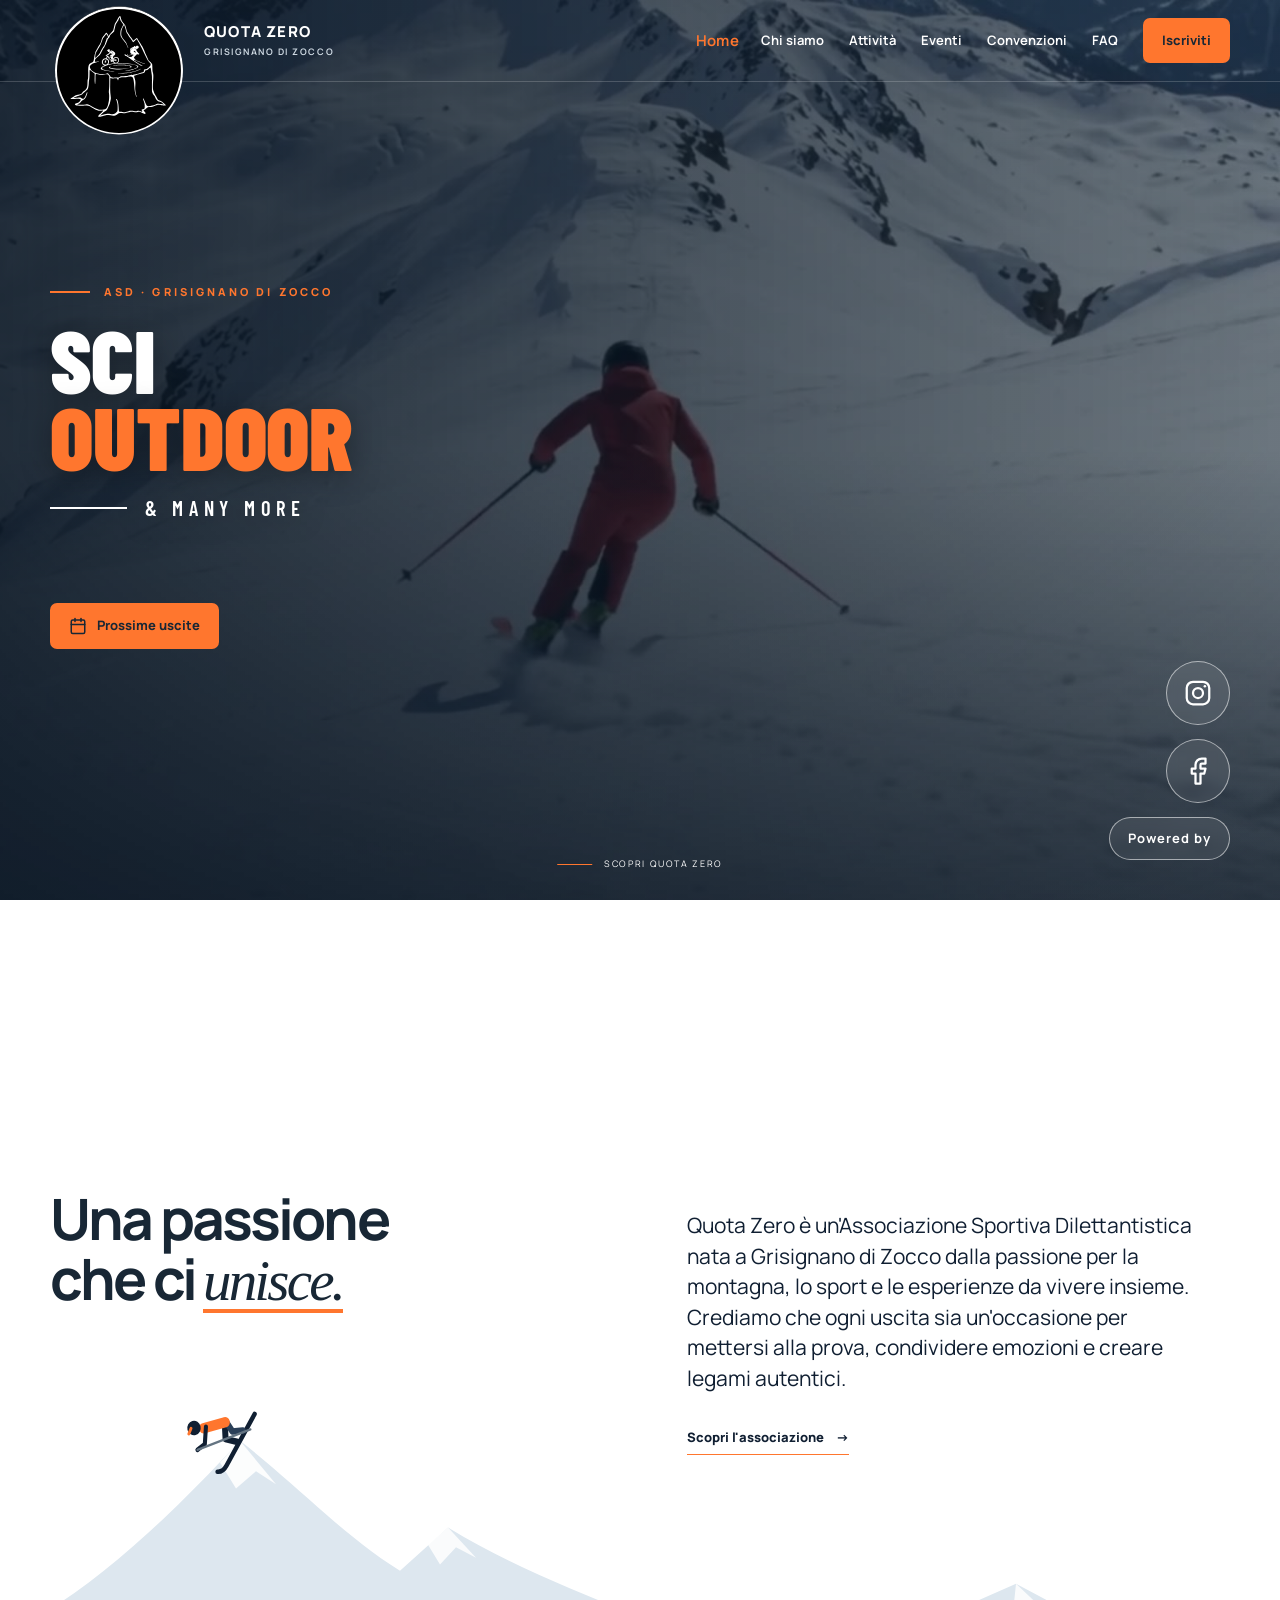
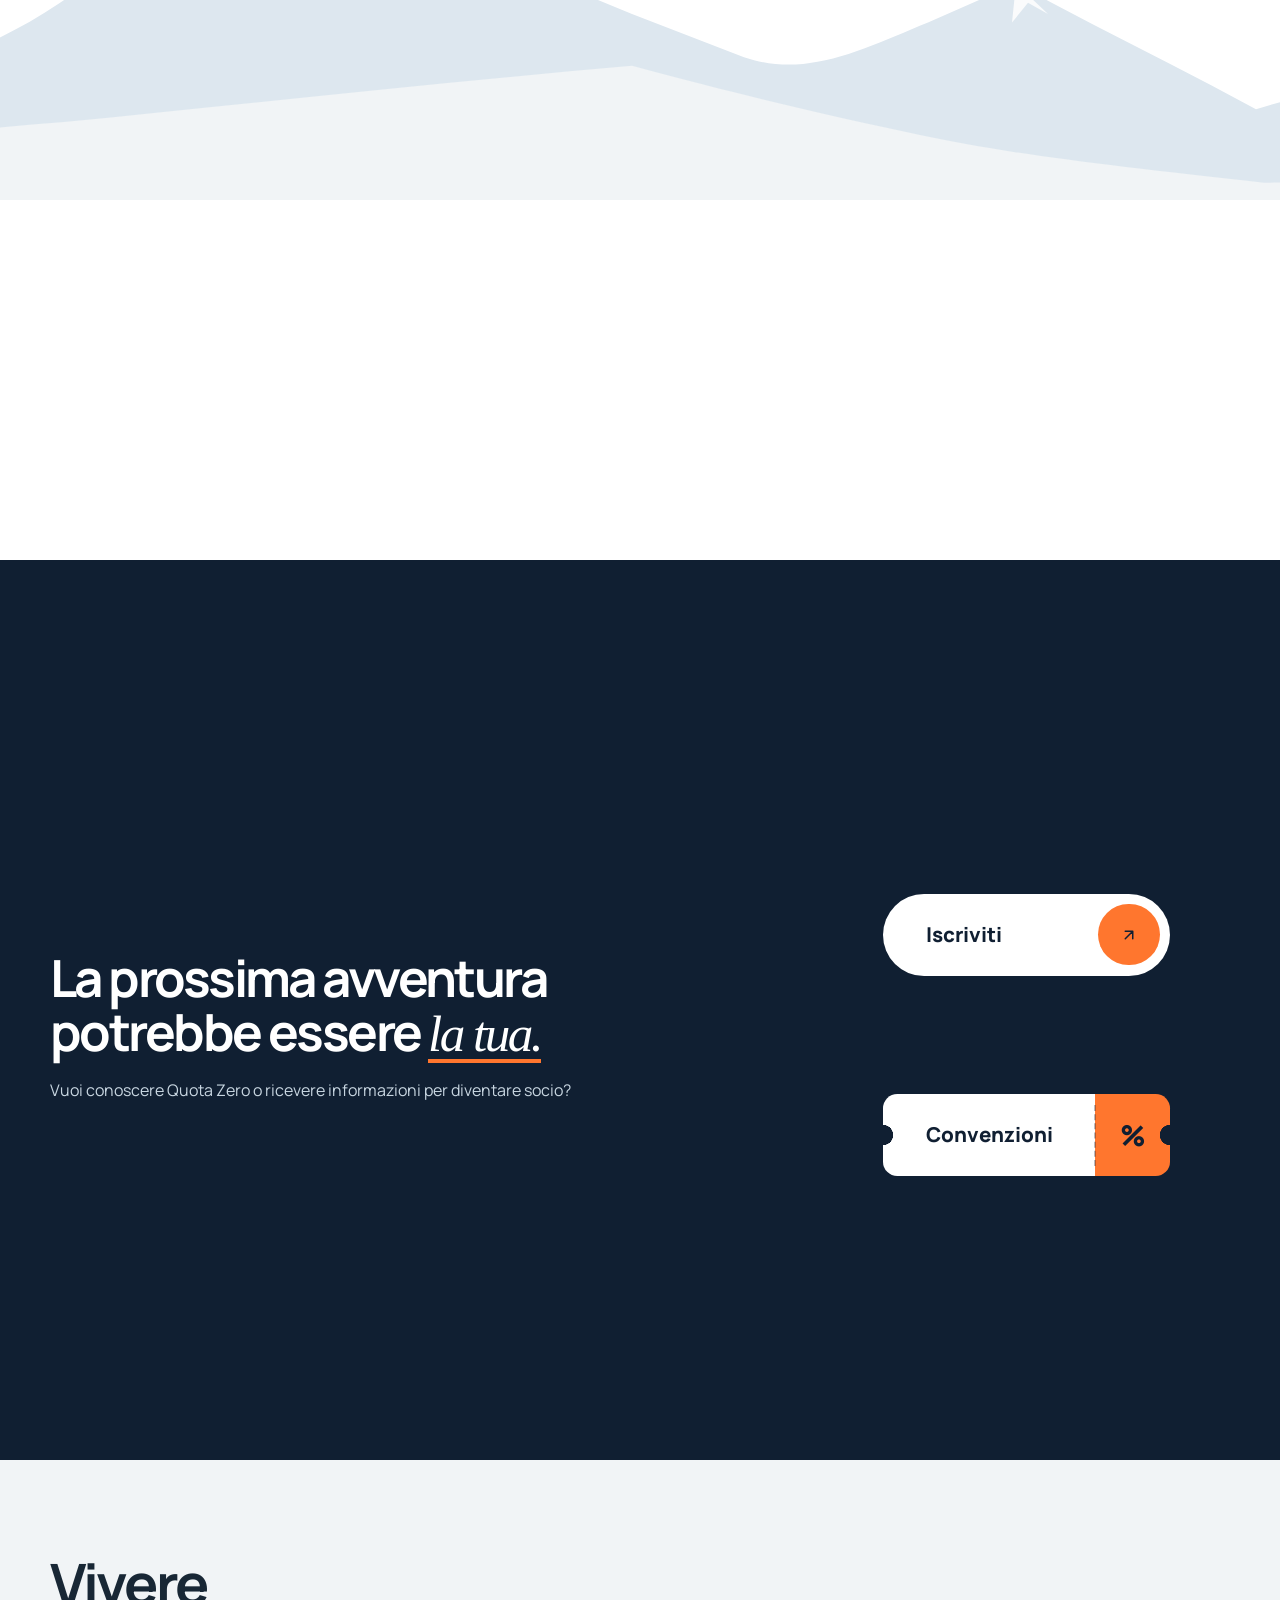
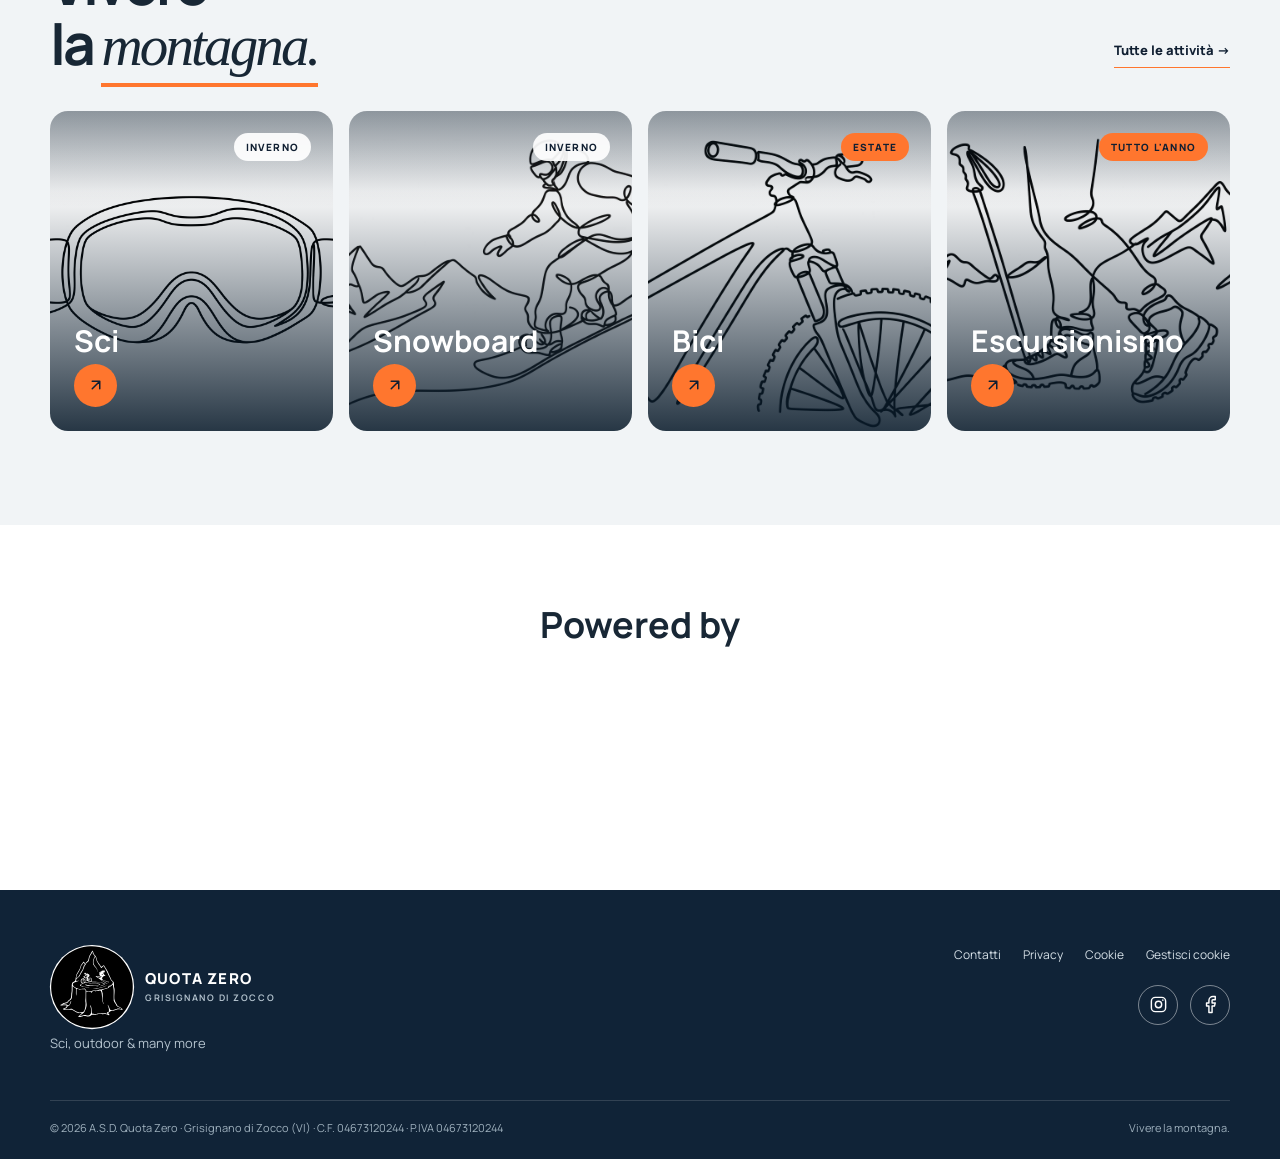
==== index.html @ fb7524fe "Nuova versione completa sito Quota Zero" ====
<!doctype html>
<html lang="it">

<head>
  <meta charset="utf-8">
  <meta name="viewport" content="width=device-width, initial-scale=1">
  <meta name="description"
    content="Quota Zero: sci, escursionismo ed esperienze da condividere. Associazione con sede a Grisignano di Zocco.">
  <meta name="theme-color" content="#172e49">
  <meta property="og:title" content="Quota Zero">
  <meta property="og:description" content="Sci, escursionismo, eventi e attività da vivere insieme.">
  <title>Quota Zero</title>
  <link rel="icon" type="image/svg+xml" sizes="any" href="assets/img/favicon.svg">
  <link rel="stylesheet" href="css/style.css">
  <script defer src="js/main.js"></script>
  <script defer src="js/home.js"></script>
  <link rel="preconnect" href="https://fonts.googleapis.com">
  <link rel="preconnect" href="https://fonts.gstatic.com" crossorigin>
  <link
    href="https://fonts.googleapis.com/css2?family=Barlow+Condensed:wght@500;600;700;800;900&family=Manrope:wght@400;500;600;700;800&display=swap"
    rel="stylesheet">
</head>

<body>
  <div id="site-header"></div>
  <script src="js/layout.js"></script>

  <main>
    <section class="hero">
      <video class="hero-video" autoplay muted loop playsinline preload="metadata" poster="assets/img/hero-poster.jpg"
        aria-hidden="true">
        <source src="assets/video/hero-montagna.webm" type="video/webm">
        <source src="assets/video/hero-montagna.mp4" type="video/mp4">
      </video>

      <div class="hero-shade"></div>

      <div class="hero-content container">

        <div class="hero-title-group hero-reveal reveal-2">
          <p class="hero-kicker">ASD · GRISIGNANO DI ZOCCO</p>

          <h1 class="hero-title">
            <span class="line">Sci</span>
            <span class="line line-accent">outdoor</span>
            <span class="line-more">&amp; many more</span>
          </h1>

          <p class="hero-description">
            La tua prossima avventura inizia qui.<br>
            <strong>Tu ci sei?</strong>
          </p>
        </div>

        <div class="button-row hero-reveal reveal-4">
          <a class="button button-accent button-agenda" href="pages/eventi.html">
            <svg class="btn-icon" viewBox="0 0 24 24" fill="none" stroke="currentColor" stroke-width="2"
              stroke-linecap="round" stroke-linejoin="round" aria-hidden="true">
              <rect x="3" y="4" width="18" height="18" rx="2" ry="2"></rect>
              <line x1="16" y1="2" x2="16" y2="6"></line>
              <line x1="8" y1="2" x2="8" y2="6"></line>
              <line x1="3" y1="10" x2="21" y2="10"></line>
            </svg>
            <span>Prossime uscite</span>
          </a>
          <a class="button button-glass hero-iscriviti" href="pages/diventa-socio.html">Iscriviti</a>
        </div>
      </div>

      <div class="hero-scroll">
        <span></span>
        SCOPRI QUOTA ZERO
      </div>
      <div class="hero-social-wrap container">
        <div class="hero-social">

          <a href="https://www.instagram.com/quota_zero_outdoor/" target="_blank" rel="noopener" aria-label="Instagram"
            data-label="Instagram">
            <svg viewBox="0 0 24 24" fill="none" stroke="currentColor" stroke-width="1.8" stroke-linecap="round"
              stroke-linejoin="round" aria-hidden="true">
              <rect x="3" y="3" width="18" height="18" rx="5" />
              <circle cx="12" cy="12" r="4" />
              <circle cx="17.5" cy="6.5" r="1" fill="currentColor" stroke="none" />
            </svg>
          </a>
          <a href="https://www.facebook.com/profile.php?id=61596130182358" target="_blank" rel="noopener" aria-label="Facebook"
            data-label="Facebook">
            <svg viewBox="0 0 24 24" fill="none" stroke="currentColor" stroke-width="1.8" stroke-linecap="round"
              stroke-linejoin="round" aria-hidden="true">
              <path d="M18 2h-3a5 5 0 0 0-5 5v3H7v4h3v8h4v-8h3l1-4h-4V7a1 1 0 0 1 1-1h3z" />
            </svg>
          </a>
          <a class="hero-powered" href="#sponsor">Powered by</a>
        </div>
      </div>
    </section>

    <section class="intro-section" id="intro">
      <div class="intro-stage">

        <div class="container intro-content">
          <div class="intro-grid">
            <h2 class="reveal-on-scroll">Una passione<br>che ci <em class="underline-draw">unisce.</em></h2>
            <div>
              <p class="lead reveal-on-scroll" style="--delay:.2s">Quota Zero è un'Associazione Sportiva Dilettantistica
                nata a Grisignano di Zocco
                dalla passione per la montagna, lo sport e le esperienze da vivere insieme. Crediamo che ogni uscita sia
                un'occasione per mettersi alla prova, condividere emozioni e creare legami autentici.</p>
              <a class="text-link reveal-on-scroll" style="--delay:.4s" href="pages/associazione.html">Scopri
                l'associazione
                <span>→</span></a>
            </div>
          </div>
        </div>


        <svg class="ski-scene" viewBox="0 0 1600 520" preserveAspectRatio="none" aria-hidden="true">
          <g class="mobile-ski-scene">
            <g class="mountain-landscape">
              <!-- MONTAGNE AZZURRE: profilo alpino esteso -->
              <path d="
      M-600,520
      L-600,430
      C-400,420 -220,390 -100,365
      C40,335 160,245 300,105
      C370,155 430,215 500,255
      L560,205
      C630,245 710,275 790,305
      L930,355
      C1010,380 1080,345 1160,315
      L1270,270
      C1370,320 1470,365 1570,415
      L1700,380
      L2200,430
      L2200,520
      Z" fill="#dde7ef" />

              <!-- Neve sulle cime -->
              <path d="M300,105 L345,155 L320,140 L295,160 L275,130 Z" fill="#fff" opacity=".9" />

              <path d="M560,205 L595,240 L570,228 L550,248 L535,225 Z" fill="#fff" opacity=".85" />

              <path d="M1270,270 L1310,305 L1285,292 L1265,315 Z" fill="#fff" opacity=".85" />


              <!-- MONTAGNA BIANCA ANTERIORE -->
              <!-- La sua cresta incontra il tracciato arancione -->
              <path d="
     M-600,520
L-600,475

C-350,465 -120,445 80,430
C300,410 540,385 790,365

C950,405 1050,425 1150,445
S1380,480 1580,500

C1750,500 1950,480 2200,460

L2200,520
Z" fill="#f1f4f6" />

            </g>
            <!-- TRACCIATO SCIATORE -->
            <path id="ski-trail" d="
    M300,105

    C270,155 320,205 400,245
    S550,300 650,330
    S750,355 790,365

    C950,405 1050,425 1150,445
    S1380,480 1580,500

    C1630,505 1690,510 1760,515
    C1820,518 1880,520 1950,520

" fill="none" stroke="#ff762e" stroke-width="3" stroke-linecap="round" />


            <!-- SCIATORE -->
            <g id="skier">
              <g transform="scale(1.5)">

                <path d="M-24,0 L22,0 Q28,0 30,-4" stroke="#101f32" stroke-width="3.6" stroke-linecap="round"
                  fill="none" />

                <path d="M-4,-17 L5,-11 L2,-2" stroke="#101f32" stroke-width="5" stroke-linecap="round"
                  stroke-linejoin="round" fill="none" />

                <path d="M-7,-18 L-3,-9 L-8,-2" stroke="#2a3f58" stroke-width="5" stroke-linecap="round"
                  stroke-linejoin="round" fill="none" />

                <path d="M-6,-18 L7,-31" stroke="#ff762e" stroke-width="8" stroke-linecap="round" fill="none" />

                <path d="M5,-30 L17,-24 L24,-27" stroke="#101f32" stroke-width="3.4" stroke-linecap="round"
                  stroke-linejoin="round" fill="none" />

                <path d="M24,-27 L-12,3" stroke="#647482" stroke-width="1.8" stroke-linecap="round" fill="none" />

                <circle cx="11" cy="-38" r="5.6" fill="#101f32" />

                <path d="M12.5,-40 L17,-39.5" stroke="#ff762e" stroke-width="2.4" stroke-linecap="round" />
              </g>
            </g>
          </g>
        </svg>
      </div>
    </section>

    <section class="join-band">
      <div class="container join-inner">
        <div>
          <h2 class="reveal-on-scroll">La prossima avventura<br>potrebbe essere <em class="underline-draw">la tua.</em>
          </h2>
          <p>Vuoi conoscere Quota Zero o ricevere informazioni per diventare socio?</p>
        </div>

        <div class="join-actions reveal-on-scroll" style="--delay:.4s">
          <a class="cta-pill" href="pages/diventa-socio.html">
            <span class="cta-pill-label" data-text="Iscriviti"><span>Iscriviti</span></span>
            <span class="cta-pill-icon" aria-hidden="true">
              <svg viewBox="0 0 24 24" fill="none">
                <path d="M7 17L17 7M7 7H17V17" stroke="currentColor" stroke-width="2" stroke-linecap="round"
                  stroke-linejoin="round" />
              </svg>
            </span>
          </a>
          <a class="cta-ticket" href="pages/sponsor.html">
            <span class="cta-ticket-main">Convenzioni</span>
            <span class="cta-ticket-stub" aria-hidden="true">%</span>
          </a>
        </div>
      </div>
    </section>

    <section class="activities-section section">
      <div class="container">
        <div class="section-heading">
          <div>
            <h2 class="reveal-on-scroll">Vivere<br>la <em class="underline-draw underline-low">montagna.</em></h2>
          </div><a class="text-link" href="pages/attivita.html">Tutte le attività →</a>
        </div>

        <div class="activity-grid">
          <a class="activity-card ski-card" href="pages/attivita.html#sci">
            <span class="season-tag snow">Inverno</span>
            <div>
              <h3>Sci</h3>
              <span class="round-arrow" aria-hidden="true">
                <svg viewBox="0 0 24 24" fill="none">
                  <path d="M7 17L17 7M7 7H17V17" stroke="currentColor" stroke-width="2" stroke-linecap="round"
                    stroke-linejoin="round" />
                </svg>
              </span>
            </div>
          </a>

          <a class="activity-card snowboard-card" href="pages/attivita.html#Snowboard">
            <span class="season-tag snow">Inverno</span>
            <div>
              <h3>Snowboard</h3>
              <span class="round-arrow" aria-hidden="true">
                <svg viewBox="0 0 24 24" fill="none">
                  <path d="M7 17L17 7M7 7H17V17" stroke="currentColor" stroke-width="2" stroke-linecap="round"
                    stroke-linejoin="round" />
                </svg>
              </span>
            </div>
          </a>

          <a class="activity-card mtb-card" href="pages/attivita.html#Bici">
            <span class="season-tag nosnow">Estate</span>
            <div>
              <h3>Bici</h3>
              <span class="round-arrow" aria-hidden="true">
                <svg viewBox="0 0 24 24" fill="none">
                  <path d="M7 17L17 7M7 7H17V17" stroke="currentColor" stroke-width="2" stroke-linecap="round"
                    stroke-linejoin="round" />
                </svg>
              </span>
            </div>
          </a>

          <a class="activity-card hike-card" href="pages/attivita.html#escursionismo">

            <span class="season-tag nosnow">Tutto l'anno</span>
            <div>
              <h3>Escursionismo</h3>
              <span class="round-arrow" aria-hidden="true">
                <svg viewBox="0 0 24 24" fill="none">
                  <path d="M7 17L17 7M7 7H17V17" stroke="currentColor" stroke-width="2" stroke-linecap="round"
                    stroke-linejoin="round" />
                </svg>
              </span>
            </div>
          </a>
        </div>
      </div>
    </section>
    <section class="sponsor-section" id="sponsor">
      <div class="container">
        <h2>Powered by</h2>
        <div class="sponsor-logos">
          <!-- I loghi vanno qui, uno per sponsor. Esempio:
      <a href="https://sito-sponsor.it" target="_blank" rel="noopener"><img src="assets/img/sponsor/nome.png" alt="Nome sponsor"></a>
      -->
        </div>
      </div>
    </section>

  </main>
  <div id="site-footer"></div>
</body>

</html>
---- css/style.css ----
:root {
    --navy: #101f32;
    --blue: #5e9fc7;
    --ice: #f1f4f6;
    --orange: #ff762e;
    --ink: #182735;
    --muted: #647482;
    --white: #fff;
    --line: #dfe6eb;
    --radius: 18px;
    --max: 1180px;
}

:root {
    --fs-h1: clamp(30px, 4vw, 45px);
}

* {
    box-sizing: border-box
}

html {
    scroll-behavior: smooth
}

body {
    margin: 0;
    font-family: 'Manrope', sans-serif;
    color: var(--ink);
    line-height: 1.65;
}

a {
    color: inherit;
    text-decoration: none
}

img {
    max-width: 100%;
    display: block
}

.container {
    width: min(var(--max), calc(100% - 48px));
    margin-inline: auto
}

.site-header {
    height: 82px;
    padding: 0 max(24px, calc((100% - var(--max))/2));
    display: flex;
    align-items: center;
    justify-content: space-between;
    background: #fff;
    position: relative;
    z-index: 10;
    border-bottom: 1px solid #edf0f2
}

.brand {
    display: flex;
    align-items: center;
    gap: 11px;
    font-weight: 850;
    letter-spacing: .08em;
    font-size: 15px;
    color: var(--navy);
    line-height: 1.1
}

.brand small {
    display: block;
    font-size: 9px;
    letter-spacing: .17em;
    font-weight: 650;
    color: #7d8b96;
    margin-top: 6px
}

.brand-mark {
    display: grid;
    place-items: center;
    width: 42px;
    height: 42px;
    background: var(--navy);
    color: #fff;
    border-radius: 12px;
    font-size: 14px;
    letter-spacing: -.04em
}

.main-nav {
    display: flex;
    align-items: center;
    gap: 25px;
    font-size: 13px;
    font-weight: 650
}

.main-nav>a:not(.nav-cta) {
    color: #41515e
}

.main-nav>a:hover,
.main-nav a[aria-current=page] {
    color: var(--orange)
}

.nav-cta,
.button {
    display: inline-flex;
    align-items: center;
    justify-content: center;
    gap: 15px;
    padding: 12px 19px;
    border-radius: 7px;
    font-weight: 750;
    font-size: 13px
}

.nav-cta {
    background: var(--navy);
    color: #fff
}

.menu-toggle {
    display: none;
    border: 0;
    background: none;
    font-size: 25px;
    color: var(--navy)
}

/* "Scopri Quota Zero": si illumina al passaggio del mouse (non cliccabile) */
.hero-scroll {
    transition: color .3s ease, text-shadow .3s ease;
}

.hero-scroll span {
    transition: width .4s cubic-bezier(.2, .7, .2, 1), background .3s ease, box-shadow .3s ease;
}

.hero-scroll:hover {
    color: var(--orange);
    text-shadow: 0 0 14px rgba(255, 118, 46, .8);
}

.hero-scroll:hover span {
    width: 60px;
    background: var(--orange);
    box-shadow: 0 0 10px rgba(255, 118, 46, .9);
}

/* (stile hero: vedi sezione HERO in fondo al file) */

.eyebrow,
.section-kicker {
    font-size: 10px;
    letter-spacing: .19em;
    font-weight: 800
}

.eyebrow {
    color: #d9e6ef
}

h2 em {
    font-family: Georgia, serif;
    font-weight: 400
}

.button-row {
    display: flex;
    gap: 12px;
    margin-top: 30px;
    flex-wrap: wrap
}

.button-accent {
    background: var(--orange);
    color: #182735
}

.button-glass {
    border: 1px solid #ffffff9c;
    color: #fff;
    background: #ffffff16
}

.section {
    padding-block: 94px
}

.section-kicker {
    color: var(--orange);
    margin-bottom: 20px
}

.intro-grid {
    display: grid;
    grid-template-columns: 1fr 1fr;
    gap: 8%;
    align-items: start
}

.intro-grid h2,
.section-heading h2,
.community-copy h2,
.join-inner h2 {
    font-size: clamp(36px, 4.5vw, 57px);
    line-height: 1.05;
    letter-spacing: -.05em;
    margin: 0
}

.intro-grid p,
.community-copy p {
    color: var(--muted);
    max-width: 520px
}

.lead {
    font-size: 21px !important;
    line-height: 1.45;
    color: var(--navy) !important
}

.text-link {
    display: inline-flex;
    gap: 12px;
    align-items: center;
    color: var(--navy);
    font-size: 13px;
    font-weight: 800;
    margin-top: 13px;
    border-bottom: 1px solid var(--orange);
    padding-bottom: 5px
}

.activities-section {
    background: var(--ice)
}

.section-heading {
    display: flex;
    align-items: end;
    justify-content: space-between;
    gap: 25px;
    margin-bottom: 35px
}

.section-heading .text-link {
    margin-bottom: 8px
}

.activity-grid {
    display: grid;
    grid-template-columns: repeat(4, 1fr);
    /* era 1fr 1fr */
    gap: 16px;
    /* era 20px */

}

.activity-card {
    min-height: 320px;
    border-radius: var(--radius);
    padding: 24px;
    display: flex;
    flex-direction: column;
    justify-content: flex-end;
    color: #fff;
    background-size: cover;
    background-position: center;
    position: relative;
    overflow: hidden
}

.activity-card:before {
    content: "";
    position: absolute;
    inset: 0;
    background:
        linear-gradient(0deg, rgba(9, 27, 43, .88), rgba(9, 27, 43, .02) 75%),
        linear-gradient(180deg, rgba(9, 27, 43, .45), transparent 30%);
}

.activity-card>* {
    position: relative
}

.ski-card {
    background-image: url('../assets/img/sci.jpg');
    background-size: 150%;
}

.hike-card {
    background-image: url('../assets/img/escursionismo.jpg');
}

.card-number {
    font-size: 12px;
    letter-spacing: .12em
}

.activity-card h3 {
    font-size: 30px;
    line-height: 1;
    margin: 8px 0
}

.activity-card p {
    color: #e1e9ef;
    max-width: 300px
}

.round-arrow {
    display: grid;
    place-items: center;
    width: 43px;
    height: 43px;
    border-radius: 50%;
    background: var(--orange);
    color: var(--navy);
    font-weight: 900
}
.round-arrow svg {
    width: 18px;
    height: 18px;
    display: block;
}

.event-grid,
.news-grid {
    display: grid;
    grid-template-columns: repeat(3, 1fr);
    gap: 20px
}

.content-card {
    border: 1px solid var(--line);
    border-radius: 14px;
    overflow: hidden;
    background: #fff
}

.content-card img,
.card-image {
    width: 100%;
    height: 190px;
    object-fit: cover;
    background: var(--ice)
}

.content-card-body {
    padding: 20px
}

.tag {
    font-size: 10px;
    letter-spacing: .12em;
    text-transform: uppercase;
    font-weight: 800;
    color: #b66a2c
}

.content-card h3 {
    font-size: 20px;
    line-height: 1.25;
    margin: 8px 0
}

.content-card p {
    font-size: 13px;
    color: var(--muted);
    margin-bottom: 0
}

.date-label {
    font-size: 11px;
    color: var(--muted);
    font-weight: 700
}

.muted {
    color: var(--muted)
}

.join-band {
    background: var(--navy);
    color: #fff;
    min-height: 100vh;
    min-height: 100svh;
    display: flex;
    align-items: center;
    padding: 90px 0 40px
        /* 140 - 40 = 100px = altezza dell'header */
}

.join-inner {
    display: flex;
    align-items: center;
    justify-content: space-between;
    gap: 30px
}

.join-inner h2 {
    font-size: clamp(34px, 4vw, 52px)
}

.join-inner p {
    color: #c8d6e1
}

.light {
    color: #f1a76f
}

.community-section {
    display: grid;
    grid-template-columns: .8fr 1.2fr;
    gap: 8%;
    align-items: center
}

.site-footer {
    background: #102337;
    color: #fff;
    padding: 55px 0 22px
}

.footer-main {
    display: flex;
    justify-content: space-between;
    gap: 30px;
    padding-bottom: 45px
}

.brand-footer {
    color: #fff
}

.brand-footer .brand-mark {
    background: var(--orange);
    color: var(--navy)
}

.brand-footer small {
    color: #b5c4cf
}

.footer-main p {
    color: #b5c4cf;
    font-size: 13px
}

.footer-links {
    display: flex;
    gap: 22px;
    flex-wrap: wrap;
    align-items: start;
    font-size: 12px;
    color: #d6e0e7
}

.footer-bottom {
    border-top: 1px solid #ffffff24;
    padding-top: 18px;
    display: flex;
    justify-content: space-between;
    color: #9eb0bd;
    font-size: 11px
}

.page-hero {
    background: var(--navy);
    color: #fff;
    padding: 130px 0 35px
}

.page-hero h1 {
    font-size: var(--fs-h1);
    line-height: 1.05;
    letter-spacing: -.05em;
    margin: 12px 0
}

.page-hero p {
    color: #d1dce5;
    max-width: 650px;
    margin: 0;
    font-size: 16px;
    line-height: 1.5;
}

.prose {
    max-width: 850px
}

.prose h2 {
    font-size: 30px
}

.prose p,
.prose li {
    color: var(--muted)
}

.two-col {
    display: grid;
    grid-template-columns: 1fr 1fr;
    gap: 35px
}

.form-placeholder {
    padding: 28px;
    border-radius: 14px;
    background: var(--ice);
    border: 1px solid var(--line)
}

.button-dark {
    background: var(--navy);
    color: #fff
}

.site-footer a:hover {
    color: var(--orange)
}

@media(max-width:900px) {
    .main-nav {
        gap: 13px;
        font-size: 12px
    }

    .site-header {
        padding-inline: 22px
    }

    .event-grid,
    .news-grid {
        grid-template-columns: repeat(2, 1fr)
    }
}

@media(max-width:700px) {
    .container {
        width: min(100% - 36px, var(--max))
    }

    .site-header {
        height: 72px
    }

    .menu-toggle {
        display: block
    }

    .main-nav {
        display: none;
        position: absolute;
        top: 72px;
        left: 0;
        right: 0;
        background: #fff;
        padding: 18px 22px 25px;
        box-shadow: 0 15px 25px #172e491a;
        align-items: stretch;
        flex-direction: column;
        gap: 16px
    }

    .main-nav.open {
        display: flex
    }

    .main-nav a {
        padding: 5px
    }

    .nav-cta {
        align-self: start
    }

    .section {
        padding-block: 65px
    }

    .intro-grid,
    .activity-grid,
    .community-section,
    .two-col {
        grid-template-columns: 1fr
    }

    .intro-grid {
        gap: 12px
    }

    .section-heading {
        align-items: start;
        flex-direction: column
    }

    .activity-card {
        min-height: 350px
    }

    .event-grid,
    .news-grid {
        grid-template-columns: 1fr
    }

    .join-inner {
        align-items: start;
        flex-direction: column
    }

    .community-image {
        min-height: 270px
    }

    .footer-main,
    .footer-bottom {
        flex-direction: column
    }

    .footer-links {
        gap: 14px
    }

}

/* HOMEPAGE TRANSPARENT HEADER */

.home-header {
    position: fixed;
    top: 0;
    left: 0;
    right: 0;
    width: 100%;
    background: transparent;
    border-bottom: 1px solid rgba(255, 255, 255, .18);
    z-index: 10;

}

.home-header .brand {
    color: #fff;
}

.home-header .brand small {
    color: #d1dce5;
}

.home-header .brand-mark {
    background: var(--orange);
    color: var(--navy);
}

.home-header .main-nav>a:not(.nav-cta) {
    color: #fff;
}

.home-header .main-nav>a:hover {
    color: var(--orange);
}

.home-header .nav-cta {
    background: var(--orange);
    color: var(--navy);
}

.home-header .menu-toggle {
    color: #fff;
}

/* CINEMATIC ANIMATIONS */

@keyframes heroFadeUp {
    from {
        opacity: 0;
        transform: translateY(45px);
    }

    to {
        opacity: 1;
        transform: translateY(0);
    }
}

.hero-reveal {
    opacity: 0;
    animation: heroFadeUp 1s cubic-bezier(.2, .7, .2, 1) forwards;
}

.reveal-1 {
    animation-delay: .2s;
}

.reveal-2 {
    animation-delay: .45s;
}

.reveal-3 {
    animation-delay: .7s;
}

.reveal-4 {
    animation-delay: .95s;
}

.hero-video {
    animation: videoEntrance 2s ease-out both;
}

@keyframes videoEntrance {
    from {
        transform: scale(1.08);
        filter: brightness(.7);
    }

    to {
        transform: scale(1);
        filter: brightness(1);
    }
}

.button {
    transition:
        transform .3s ease,
        background .3s ease,
        box-shadow .3s ease;
}

.button:hover {
    transform: translateY(-4px);
    box-shadow: 0 12px 30px rgba(0, 0, 0, .2);
}

@media (prefers-reduced-motion: reduce) {

    .hero-reveal,
    .hero-video {
        animation: none;
        opacity: 1;
        transform: none;
        filter: none;
    }

    html {
        scroll-behavior: auto;
    }

    .button {
        transition: none;
    }
}

@media (max-width: 700px) {
    .home-header .main-nav {
        background: #101f32;
    }

    .home-header .main-nav>a:not(.nav-cta) {
        color: #fff;
    }

}

.button-agenda {
    display: inline-flex;
    align-items: center;
    gap: 10px;
}

.button-agenda .btn-icon {
    width: 18px;
    height: 18px;
    flex-shrink: 0;
    transition: transform 0.3s ease;
}

.button-agenda {
    transition: transform 0.25s cubic-bezier(0.2, 0.8, 0.2, 1), box-shadow 0.25s ease;
}

.button-agenda:hover {
    transform: translateY(-3px) scale(1.02);
    box-shadow: 0 10px 22px rgba(255, 118, 46, 0.35);
}

.button-agenda:hover .btn-icon {
    transform: scale(1.2) translateY(-1px);
}

/* 1. Prepariamo i link normali del menu */
.main-nav a:not(.nav-cta) {
    display: inline-block;
    transition: transform 0.25s cubic-bezier(0.34, 1.56, 0.64, 1), color 0.2s ease;
    transform-origin: center center;
}

.main-nav a:not(.nav-cta):hover,
.main-nav a:not(.nav-cta):focus-visible {
    transform: scale(1.15);
    color: var(--orange);
}

/* 2. Regole dedicate al pulsante Iscriviti (.nav-cta) con testo nero */
.main-nav .nav-cta {
    display: inline-flex;
    color: #182735 !important;
    /* Testo scuro/nero ben leggibile sullo sfondo arancione */
    transition: transform 0.25s cubic-bezier(0.34, 1.56, 0.64, 1), box-shadow 0.25s ease, filter 0.2s ease;
}

.main-nav .nav-cta:hover,
.main-nav .nav-cta:focus-visible {
    transform: scale(1.08);
    color: #182735 !important;
    /* Mantiene la scritta nera anche in hover */
    box-shadow: 0 8px 18px rgba(232, 139, 67, 0.4);
    filter: brightness(1.06);
}

/* 3. Effetto pressione al click per tutti */
.main-nav a:active {
    transform: scale(0.96);
}

/* =========================================================
   HERO (home) - unico blocco, nessun duplicato
   Per scurire/schiarire il video basta cambiare --hero-dim
   ========================================================= */

.hero {
    --hero-dim: .38;
    position: relative;
    min-height: 640px;
    height: 100svh;
    max-height: 980px;
    display: flex;
    align-items: center;
    color: #fff;
    background: var(--navy);
    overflow: hidden;
}

.hero-video {
    position: absolute;
    inset: 0;
    width: 100%;
    height: 100%;
    object-fit: cover;
    object-position: center;
    z-index: 0;
}

.hero-shade {
    position: absolute;
    inset: 0;
    z-index: 1;
    background:
        linear-gradient(90deg, rgba(8, 20, 34, .80) 0%, rgba(8, 20, 34, .50) 55%, rgba(8, 20, 34, .25) 100%),
        linear-gradient(0deg, rgba(8, 20, 34, .65) 0%, transparent 50%),
        rgba(8, 20, 34, var(--hero-dim));
}

.hero-content {
    position: relative;
    z-index: 2;
    padding-top: 110px;
    padding-bottom: 110px;
}

.hero-kicker {
    display: flex;
    align-items: center;
    gap: 14px;
    margin: 0 0 18px;
    font-size: 11px;
    font-weight: 800;
    letter-spacing: .28em;
    color: var(--orange);
}

.hero-kicker::before {
    content: "";
    width: 40px;
    height: 2px;
    background: var(--orange);
}

.hero .hero-title {
    margin: 0;
    font-family: 'Barlow Condensed', 'Arial Narrow', sans-serif;
    font-weight: 900;
    text-transform: uppercase;
    line-height: .86;
    letter-spacing: -.005em;
    text-shadow: 0 4px 30px rgba(0, 0, 0, .35);
}

.hero-title .line {
    display: block;
    font-size: clamp(48px, 7vw, 96px);
}

.hero-title .line-accent {
    color: var(--orange);
}

.hero-title .line-more {
    display: flex;
    align-items: center;
    gap: 18px;
    margin-top: 24px;
    font-size: clamp(14px, 1.6vw, 22px);
    font-weight: 600;
    letter-spacing: .28em;
    line-height: 1;
}

.hero-title .line-more::before {
    content: "";
    width: clamp(40px, 6vw, 90px);
    height: 2px;
    background: #fff;
}

.hero-description {
    max-width: 460px;
    margin: 28px 0 0;
    font-size: clamp(16px, 1.4vw, 19px);
    color: #e8eff4;
    text-shadow: 0 2px 14px rgba(0, 0, 0, .35);

    opacity: 0;
    visibility: hidden;
    transform: translateY(15px);
    transition: opacity .3s ease, transform .3s ease, visibility .3s;
}

.hero-description strong {
    color: #fff;
}

.hero-title-group .hero-kicker,
.hero-title-group .hero-title {
    transform: translateY(32px);
    transition: transform .4s cubic-bezier(.25, 1, .5, 1);
}

.hero-title-group:hover .hero-kicker,
.hero-title-group:hover .hero-title {
    transform: translateY(0);
}

.hero-title-group:hover .hero-description {
    opacity: 1;
    visibility: visible;
    transform: none;
}

@media (hover: none) {

    .hero-title-group .hero-kicker,
    .hero-title-group .hero-title {
        transform: none;
    }

    .hero-description {
        opacity: 1;
        visibility: visible;
        transform: none;
    }
}

.hero-scroll {
    position: absolute;
    z-index: 2;
    left: 50%;
    bottom: 28px;
    transform: translateX(-50%);
    display: flex;
    align-items: center;
    gap: 12px;
    font-size: 9px;
    letter-spacing: .18em;
    color: #fff;
    white-space: nowrap;
}

.hero-scroll span {
    width: 35px;
    height: 1px;
    background: var(--orange);
}

@media (max-width: 700px) {
    .hero-content {
        padding-top: 100px;
        padding-bottom: 90px;
    }

    .hero-kicker {
        font-size: 10px;
        letter-spacing: .2em;
    }

    .hero-title .line-more {
        letter-spacing: .2em;
        gap: 12px;
    }

    .hero-scroll {
        bottom: 20px;
    }
}

/* Header trasparente sulla home: diventa pieno quando si scorre */
.home-header {
    transition: background .3s ease, box-shadow .3s ease;
}

.home-header.scrolled {
    background: rgba(16, 31, 50, .72);
    backdrop-filter: blur(10px);
    -webkit-backdrop-filter: blur(10px);
    box-shadow: 0 8px 24px rgba(0, 0, 0, .12);
}

.reveal-on-scroll {
    opacity: 0;
    transform: translateY(40px);
    transition: opacity .5s cubic-bezier(.2, .7, .2, 1),
        transform .5s cubic-bezier(.2, .7, .2, 1);
    transition-delay: var(--delay, 0s);
}

.reveal-on-scroll.is-visible {
    opacity: 1;
    transform: none;
}

/* Sottolineatura che si disegna sotto "unisce." */
.underline-draw {
    position: relative;
    display: inline-block;
}

.underline-draw::after {
    content: "";
    position: absolute;
    left: 0;
    bottom: -.04em;
    width: 100%;
    height: .07em;
    background: var(--orange);
    transform: scaleX(0);
    transform-origin: left;
    transition: transform .8s cubic-bezier(.2, .7, .2, 1) .7s;
}

.underline-low::after {
    bottom: -.2em;
}

.is-visible .underline-draw::after {
    transform: scaleX(1);
}

@media (prefers-reduced-motion: reduce) {
    .reveal-on-scroll {
        opacity: 1;
        transform: none;
        transition: none;
    }

    .underline-draw::after {
        transform: scaleX(1);
        transition: none;
    }
}

/* Schermata intera con montagna e sciatore */
.intro-section {
    position: relative;
    height: 140vh;
    /* lunghezza dello scroll della discesa: più alto = discesa più lenta */
}

.intro-stage {
    position: sticky;
    top: 0;
    height: 100vh;
    height: 100svh;
    min-height: 560px;
    overflow: hidden;
    display: flex;
    align-items: center;
    background: #fff;
}

.intro-content {
    position: relative;
    z-index: 2;
    padding-top: 70px;
    /* spazio per l'header fisso */
    margin-bottom: 14vh;
    /* tiene il testo sopra la montagna */
}

.ski-scene {
    position: absolute;
    left: 0;
    bottom: 0;
    width: 100%;
    height: 50%;
    overflow: visible;
    z-index: 1;
    pointer-events: none;
    overflow: visible;
}

@media (max-width: 700px) {
    .ski-scene {
        height: 25%;
        bottom: -2%;
    }

    .ski-scene .mountains {
        transform: scaleY(0.65);
        transform-origin: bottom;
    }

    .intro-content {
        margin-bottom: 5vh;
    }

    .intro-content .text-link {
        display: table;
        margin-left: auto;
    }

    .mobile-ski-scene {
        transform: translateY(-35px);
    }
}

@media (prefers-reduced-motion: reduce) {
    .intro-section {
        height: auto;
    }

    .intro-stage {
        position: relative;
        min-height: 100vh;
    }
}

.section-sub {
    margin: 14px 0 0;
    max-width: 520px;
    font-size: 18px;
    color: var(--muted);
}

/* Etichetta Con neve / Senza neve */
.activity-card .season-tag {
    position: absolute;
    top: 22px;
    right: 22px;
    padding: 6px 12px;
    border-radius: 999px;
    font-size: 10px;
    font-weight: 800;
    letter-spacing: .12em;
    text-transform: uppercase;
}

.season-tag.snow {
    background: rgba(255, 255, 255, .92);
    color: var(--navy);
}

.season-tag.nosnow {
    background: var(--orange);
    color: var(--navy);
}

/* Nuove card: foto tue in assets/img/ (colore di riserva finché non ci sono) */
.snowhike-card {
    background-image: url('../assets/img/snow.jpg');
}

.mtb-card {
    background-color: #2f4a3a;
    background-image: url('../assets/img/mtb.jpg');
}

@media (max-width: 1000px) {
    .activity-grid {
        grid-template-columns: 1fr 1fr;
    }
}

@media (max-width: 700px) {
    .activity-grid {
        grid-template-columns: 1fr;
    }
}


/* Animazione al passaggio del mouse sulle card attività */
.activity-card {
    transition: transform .35s cubic-bezier(.2, .7, .2, 1),
        box-shadow .35s ease;
}

.activity-card:hover,
.activity-card:focus-visible {
    transform: translateY(-8px);
    box-shadow: 0 24px 50px rgba(9, 27, 43, .28);
}

/* Barra arancione che si disegna in basso */
.activity-card::after {
    content: "";
    position: absolute;
    left: 0;
    bottom: 0;
    width: 100%;
    height: 4px;
    background: var(--orange);
    transform: scaleX(0);
    transform-origin: left;
    transition: transform .45s cubic-bezier(.2, .7, .2, 1);
}

.activity-card:hover::after,
.activity-card:focus-visible::after {
    transform: scaleX(1);
}

/* La descrizione compare scorrendo */
.activity-card p {
    max-height: 0;
    opacity: 0;
    margin: 0;
    overflow: hidden;
    transition: max-height .45s ease, opacity .3s ease, margin .3s ease;
}

.activity-card:hover p,
.activity-card:focus-visible p {
    max-height: 120px;
    opacity: 1;
    margin: 6px 0 14px;
}

/* Freccia che ruota */
.round-arrow {
    transition: transform .35s cubic-bezier(.2, .7, .2, 1);
}

.activity-card:hover .round-arrow,
.activity-card:focus-visible .round-arrow {
    transform: rotate(45deg) scale(1.1);
}

/* Su smartphone e tablet (niente mouse) la descrizione resta sempre visibile */
@media (hover: none) {
    .activity-card p {
        max-height: none;
        opacity: 1;
        margin: 6px 0 14px;
    }
}

@media (max-width: 700px) {
    .activity-card {
        min-height: 260px;
    }
}

@media (prefers-reduced-motion: reduce) {

    .activity-card,
    .activity-card p,
    .round-arrow,
    .activity-card::after {
        transition: none;
    }

    .activity-card:hover,
    .activity-card:focus-visible {
        transform: none;
    }
}

/* ===== Bottoni "Entra nel gruppo": a destra, tutti in em ===== */
.join-actions {
    font-size: clamp(18px, 1.6vw, 30px);
    /* QUESTO ridimensiona entrambi i bottoni */
    display: flex;
    flex-direction: column;
    align-items: stretch;
    gap: 1.4em;
    width: 14em;
    flex-shrink: 0;
    margin: 0 60px 0 0;
}

/* --- Iscriviti: pillola azzurra con cerchio arancione --- */
.cta-pill {
    position: relative;
    isolation: isolate;
    overflow: hidden;
    display: flex;
    align-items: center;
    justify-content: space-between;
    gap: 1.3em;
    padding: .5em .5em .5em 2.1em;
    border-radius: 999px;
    background: #fff;
    color: var(--navy);
    font-weight: 800;
    transition: transform .3s cubic-bezier(.2, .7, .2, 1);
}

.cta-pill::before {
    content: "";
    position: absolute;
    z-index: -1;
    right: .5em;
    top: 50%;
    width: 3em;
    height: 3em;
    margin-top: -1.5em;
    border-radius: 50%;
    background: var(--orange);
    transition: transform .6s cubic-bezier(.2, .7, .2, 1);
}

.cta-pill-label {
    position: relative;
    display: block;
    height: 1.4em;
    line-height: 1.4;
    overflow: hidden;
}

.cta-pill-label>span,
.cta-pill-label::after {
    display: block;
    transition: transform .5s cubic-bezier(.2, .7, .2, 1);
}

.cta-pill-label::after {
    content: attr(data-text);
    position: absolute;
    left: 0;
    top: 100%;
    color: var(--navy);
}

.cta-pill-icon {
    display: grid;
    place-items: center;
    width: 2.5em;
    height: 2.5em;
    font-size: 1.2em;
    color: var(--navy);
    transition: transform .5s cubic-bezier(.2, .7, .2, 1);
}

.cta-pill:hover::before,
.cta-pill:focus-visible::before {
    transform: scale(10);
}

.cta-pill:hover .cta-pill-label>span,
.cta-pill:hover .cta-pill-label::after,
.cta-pill:focus-visible .cta-pill-label>span,
.cta-pill:focus-visible .cta-pill-label::after {
    transform: translateY(-100%);
}

.cta-pill:hover .cta-pill-icon,
.cta-pill:focus-visible .cta-pill-icon {
    transform: rotate(45deg);
}

.cta-pill:active {
    transform: scale(.96);
}

/* --- Convenzioni: coupon --- */
.cta-ticket {
    display: flex;
    align-items: stretch;
    height: 4em;
    font-weight: 800;
    color: var(--navy);
    margin-top: 90px;
}

.cta-ticket-main,
.cta-ticket-stub {
    display: flex;
    align-items: center;
    transition: transform .6s cubic-bezier(.34, 1.56, .64, 1);
}

.cta-ticket-main {
    position: relative;
    flex: 1;
    padding: 0 1.4em 0 2.1em;
    border-radius: .7em 0 0 .7em;
    background: radial-gradient(circle .5em at 0 50%, #0000 97%, #fff 100%);
}

.cta-ticket-main::after {
    content: "";
    position: absolute;
    right: -1px;
    top: .5em;
    bottom: .5em;
    border-right: 2px dashed rgba(16, 31, 50, .3);
}

.cta-ticket-stub {
    justify-content: center;
    width: 2.6em;
    font-size: 1.4em;
    border-radius: 0 .5em .5em 0;
    transform-origin: 0 100%;
    background: radial-gradient(circle .36em at 100% 50%, #0000 97%, var(--orange) 100%);
}

.cta-ticket:hover .cta-ticket-main,
.cta-ticket:focus-visible .cta-ticket-main {
    transform: translateX(-.25em) rotate(-1.5deg);
}

.cta-ticket:hover .cta-ticket-stub,
.cta-ticket:focus-visible .cta-ticket-stub {
    transform: translate(.45em, -.2em) rotate(9deg);
}

.cta-ticket:active .cta-ticket-main,
.cta-ticket:active .cta-ticket-stub {
    transform: none;
    transition-duration: .15s;
}

/* Schermi stretti: i bottoni vanno sotto il testo */
@media (max-width: 900px) {
    .join-inner {
        flex-direction: column;
        align-items: flex-start;
    }

    .join-actions {
        display: flex;
        justify-content: center;
        align-items: center;
        width: 100%;
        gap: 6px;
        margin-top: 35px;
    }
}

@media (prefers-reduced-motion: reduce) {

    .cta-pill,
    .cta-pill::before,
    .cta-pill-label>span,
    .cta-pill-label::after,
    .cta-pill-icon,
    .cta-ticket-main,
    .cta-ticket-stub {
        transition: none;
    }
}

/* Pagina Attività: card più allungate */
.activity-grid.sports-grid {
    grid-template-columns: repeat(4, 1fr);
    gap: 16px;
}

.sports-grid .activity-card {
    min-height: 420px;
}

.snowboard-card {
    background-color: #4a6d8c;
    background-image: url('../assets/img/snowboard.jpg');
}

.alpinismo-card {
    background-color: #3b4a5c;
    background-image: url('../assets/img/alpinismo.jpg');
}

.fondo-card {
    background-color: #5e7f99;
    background-image: url('../assets/img/sci-di-fondo.jpg');
}

.gita-card {
    background-color: #6b8ba3;
    background-image: url('../assets/img/gite-sulla-neve.jpg');
}

@media (max-width: 1000px) {
    .activity-grid.sports-grid {
        grid-template-columns: 1fr 1fr;
    }
}

@media (max-width: 700px) {
    .activity-grid.sports-grid {
        grid-template-columns: 1fr;
    }

    .sports-grid .activity-card {
        min-height: 380px;
    }
}

.sci-attivita-card {
    background-image: url('../assets/img/sci-attività.jpg');
}

/* Contenuto più vicino al banner */
.page-top {
    padding-top: 40px;
}

.page-top .two-col {
    align-items: start;
}

.page-top .prose h2 {
    margin-top: 0;
}

/* Bottone Iscriviti nel riquadro grigio */
.cta-pill.cta-pill-dark {
    display: inline-flex;
    font-size: 20px;
    gap: 40px;
    margin: 22px 0 18px;
    background: var(--navy);
    color: #fff;
}

.cta-pill.cta-pill-dark .cta-pill-label::after {
    color: var(--navy);
}

.hero-social-wrap {
    position: absolute;
    left: 0;
    right: 0;
    bottom: 40px;
    z-index: 2;
    display: flex;
    justify-content: flex-end;
    pointer-events: none;
}

.hero-social {
    display: flex;
    flex-direction: column;
    gap: 14px;
    pointer-events: auto;
}

.hero-social a {
    display: grid;
    place-items: center;
    position: relative;
    width: 64px;
    height: 64px;
    border: 1.5px solid rgba(255, 255, 255, .55);
    border-radius: 50%;
    background: rgba(255, 255, 255, .08);
    backdrop-filter: blur(6px);
    color: #fff;
    transition: transform .3s cubic-bezier(.2, .7, .2, 1), background .3s ease, color .3s ease, border-color .3s ease, box-shadow .3s ease;
}

.hero-social a svg {
    width: 30px;
    height: 30px;
}

.hero-social a:hover {
    transform: translateY(-3px);
    background: var(--orange);
    border-color: var(--orange);
    color: var(--navy);
    box-shadow: 0 0 18px rgba(255, 118, 46, .55);
}

@media (max-width: 700px) {
    .hero-social-wrap {
        top: auto;
        bottom: 70px;
        transform: none;
    }

    .hero-social {
        flex-direction: row;
    }

    .hero-social a {
        width: 42px;
        height: 42px;
    }
}

/* Scritta bianca a sinistra al passaggio del mouse */
.hero-social a::before {
    content: attr(data-label);
    position: absolute;
    right: calc(100% + 14px);
    top: 50%;
    transform: translate(10px, -50%);
    opacity: 0;
    color: #fff;
    font-size: 17px;
    font-weight: 700;
    white-space: nowrap;
    text-shadow: 0 2px 10px rgba(0, 0, 0, .5);
    pointer-events: none;
    transition: opacity .3s ease, transform .3s cubic-bezier(.2, .7, .2, 1);
}

.hero-social a:hover::before {
    opacity: 1;
    transform: translate(0, -50%);
}

@media (hover: none) {
    .hero-social a::before {
        display: none;
    }
}

/* Scritta più in alto, vicino al logo */
.site-footer .brand-footer {
    margin-bottom: 0;
}

.site-footer .footer-main p {
    margin: 4px 0 0;
}

/* Icone social nel footer */
.footer-social {
    display: flex;
    gap: 12px;
    margin-top: 18px;
}

.footer-social a {
    display: grid;
    place-items: center;
    width: 40px;
    height: 40px;
    border: 1.5px solid rgba(255, 255, 255, .45);
    border-radius: 50%;
    color: #fff;
    transition: transform .3s cubic-bezier(.2, .7, .2, 1), background .3s ease, color .3s ease, border-color .3s ease;
}

.footer-social a svg {
    width: 19px;
    height: 19px;
}

.footer-social a:hover {
    transform: translateY(-3px);
    background: var(--orange);
    border-color: var(--orange);
    color: var(--navy);
}

.footer-right {
    display: flex;
    flex-direction: column;
    align-items: flex-end;
    gap: 20px;
}

.footer-social {
    margin-top: 0;
    justify-content: flex-end;
}

/* Voce di menu della pagina in cui ti trovi: resta illuminata come al passaggio del mouse */
.main-nav a[aria-current="page"],
.home-header .main-nav>a[aria-current="page"] {
    transform: scale(1.15);
    color: var(--orange);
}

.contact-social {
    display: flex;
    gap: 12px;
}

.contact-social a {
    display: grid;
    place-items: center;
    width: 48px;
    height: 48px;
    border: 1.5px solid var(--navy);
    border-radius: 50%;
    color: var(--navy);
    transition: transform .3s cubic-bezier(.2, .7, .2, 1), background .3s ease, border-color .3s ease;
}

.contact-social a svg {
    width: 22px;
    height: 22px;
}

.contact-social a:hover {
    transform: translateY(-3px);
    background: var(--orange);
    border-color: var(--orange);
}

.contact-row {
    display: flex;
    align-items: center;
    gap: 14px;
    margin: 0 0 16px;
}

.brand-logo {
    width: 104px;
    height: 104px;
    margin: -10px;
    background: #fff;
    clip-path: circle(40.5%);
}

@media (max-width: 700px) {
    .brand-logo {
        width: 78px;
        height: 78px;
        margin: -8px;
    }
}

.cta-pill-icon svg {
    width: 18px;
    height: 18px;
    display: block;
}

.hero-iscriviti {
    display: none;
}

@media (max-width: 700px) {
    .hero .button-row {
        display: inline-flex;
        flex-direction: column;
        gap: 12px;
    }

    .hero-iscriviti {
        display: inline-flex;
    }
}

/* ===== SLIDER ATTIVITÀ MOBILE ===== */

@media (max-width: 700px) {

    .activity-grid {
        display: flex;
        gap: 12px;

        overflow-x: auto;
        overflow-y: hidden;

        padding: 0 20px 20px;

        scroll-snap-type: x mandatory;
        scroll-padding-left: 20px;

        -webkit-overflow-scrolling: touch;
        scrollbar-width: none;

        margin-right: -20px;
        margin-left: -20px;
    }

    .activity-grid::-webkit-scrollbar {
        display: none;
    }

    .activity-card {
        flex: 0 0 82%;
        min-width: 82%;
        min-height: 340px;

        scroll-snap-align: start;
        scroll-snap-stop: always;
    }

}
@media (max-width: 700px) {
    .main-nav {
        padding-left: 36px;
        padding-right: 22px;
    }
}


/* ===== LOGO HEADER: EFFETTO SOVRAPPOSTO ===== */

/* L'header deve permettere al logo di uscire dai suoi bordi */
.home-header {
    overflow: visible;
    transition: background .3s ease, box-shadow .3s ease;
}

/* Logo grande quando siamo in cima */
.home-header .brand {
    gap: 16px;
    position: relative;
    z-index: 2;
}

.home-header .brand-logo {
    display: block;
    width: 158px;
    height: 158px;
    object-fit: contain;
    flex-shrink: 0;
    transform: translateY(30px);
    transition:
        width .35s ease,
        height .35s ease,
        transform .35s ease;
}

/* Logo ridotto quando si scorre */
.home-header.scrolled .brand-logo {
    width: 90px;
    height: 90px;
    transform: translateY(0);
}

/* Header sopra tutti gli elementi */
.home-header {
    z-index: 100;
}

/* ===== VERSIONE MOBILE ===== */

@media (max-width: 760px) {

    .home-header .brand {
        gap: 10px;
    }

    .home-header .brand-logo {
        width: 94px;
        height: 94px;
        transform: translateY(12px);
    }

    .home-header.scrolled .brand-logo {
        width: 60px;
        height: 60px;
        transform: translateY(0);
    }

}

.hero-social { align-items: flex-end; }

.hero-social a.hero-powered {
    width: auto;
    height: auto;
    padding: 10px 18px;
    border-radius: 999px;
    font-size: 13px;
    font-weight: 700;
    letter-spacing: .08em;
    white-space: nowrap;
}

@media (max-width: 700px) {
    .hero-social { align-items: center; }
}

/* Sezione sponsor in fondo alla home */
.sponsor-section {
    padding: 70px 0 80px;
    background: #fff;
    text-align: center;
    scroll-margin-top: 90px;
}

.sponsor-section h2 {
    margin: 0 0 36px;
    font-size: clamp(26px, 3vw, 36px);
}

.sponsor-logos {
    display: flex;
    flex-wrap: wrap;
    align-items: center;
    justify-content: center;
    gap: 28px 56px;
    min-height: 120px;
}

.sponsor-logos img {
    display: block;
    width: auto;
    max-width: 180px;
    max-height: 64px;
    object-fit: contain;
}

/* Finché non ci sono i loghi si vede lo spazio vuoto; sparisce da solo quando ne aggiungi uno */
.sponsor-logos:empty {
    border: 2px dashed #cfd9e1;
    border-radius: 16px;
    color: #8795a3;
}

.sponsor-logos:empty::before {
    content: "Spazio per i loghi degli sponsor";
}
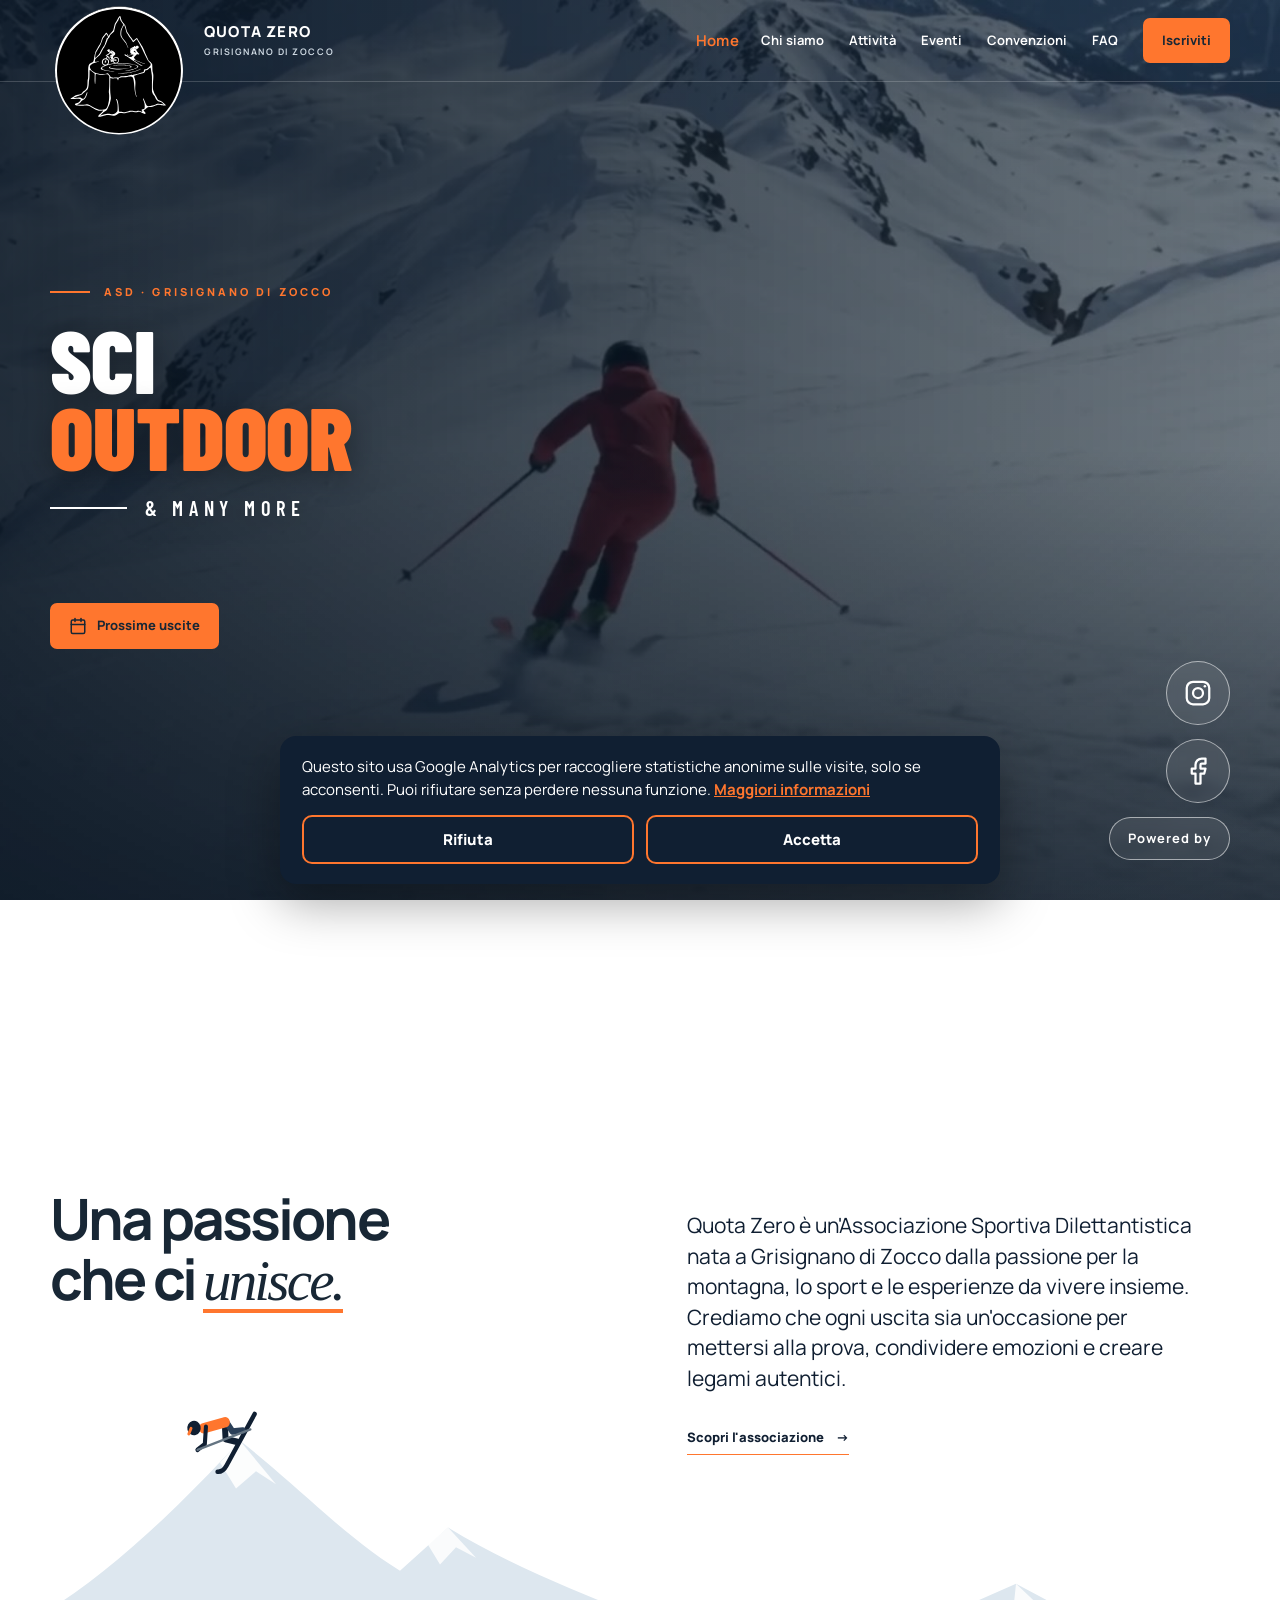
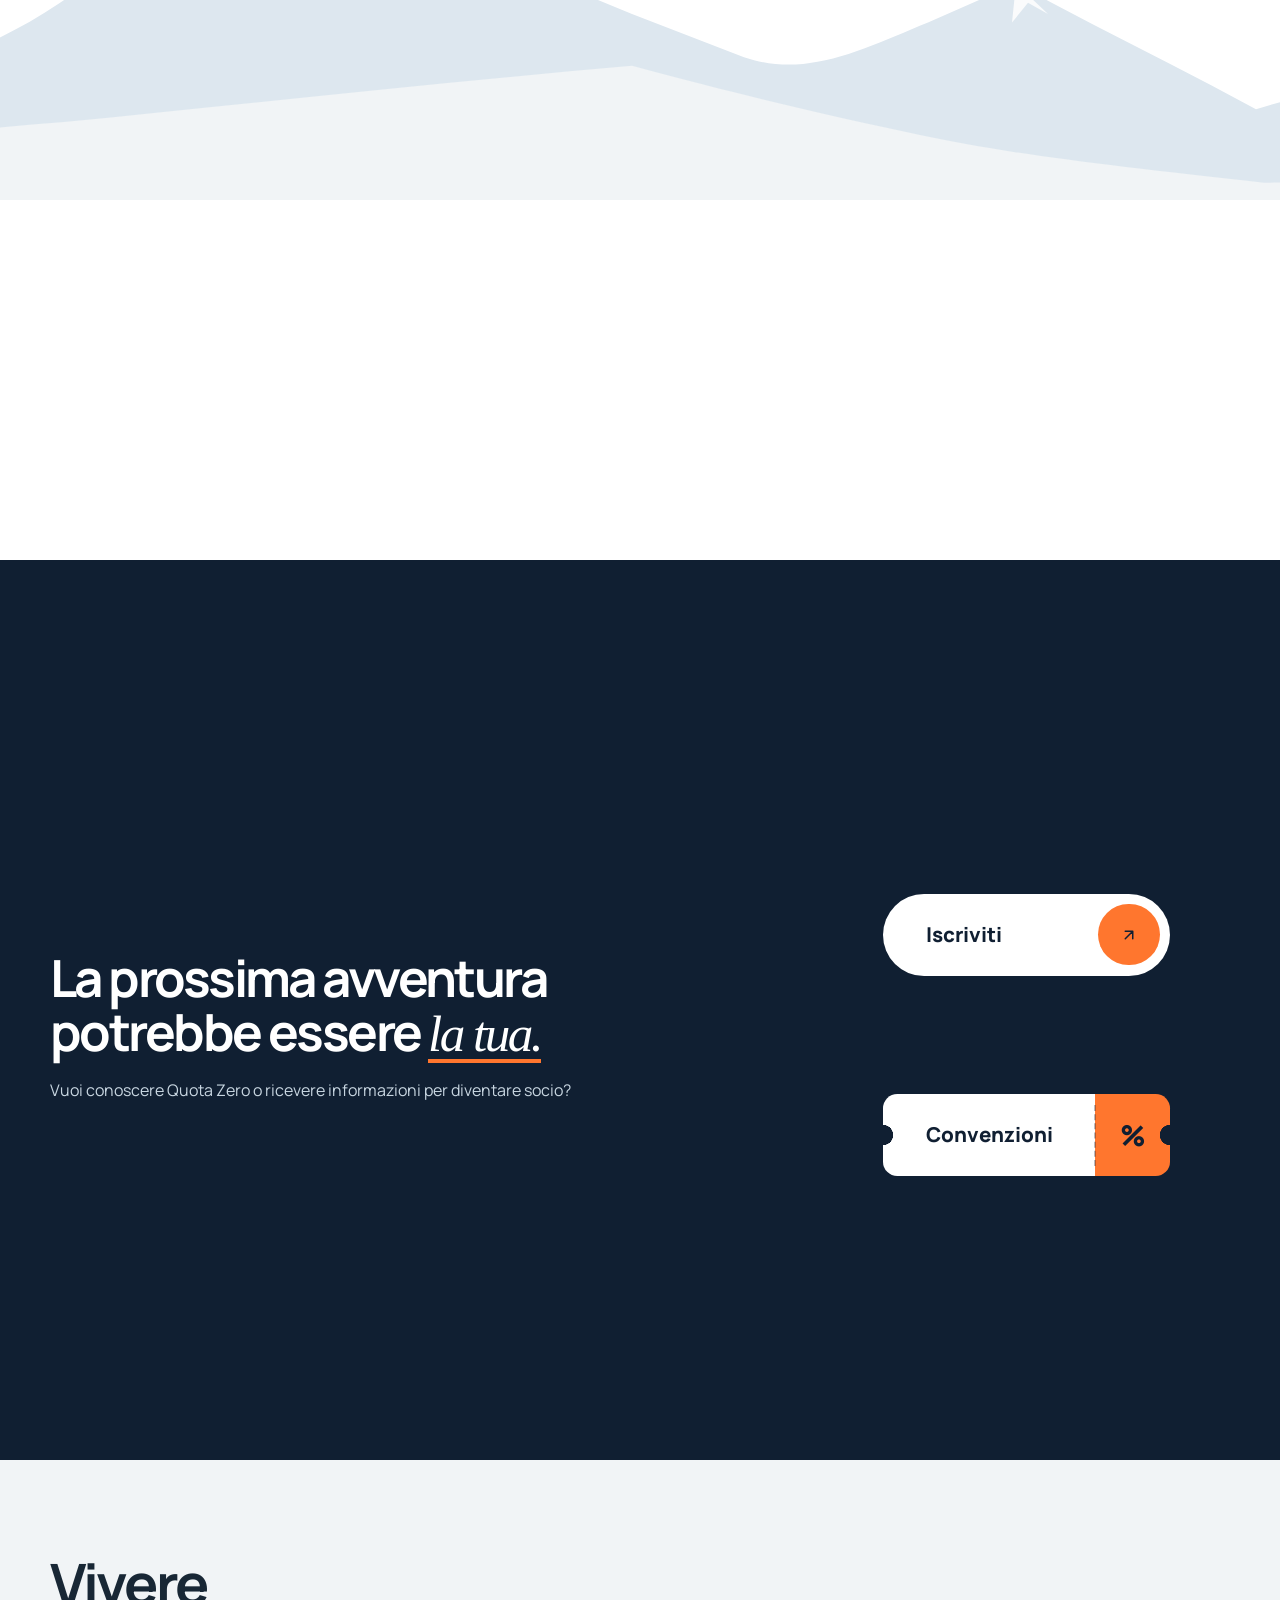
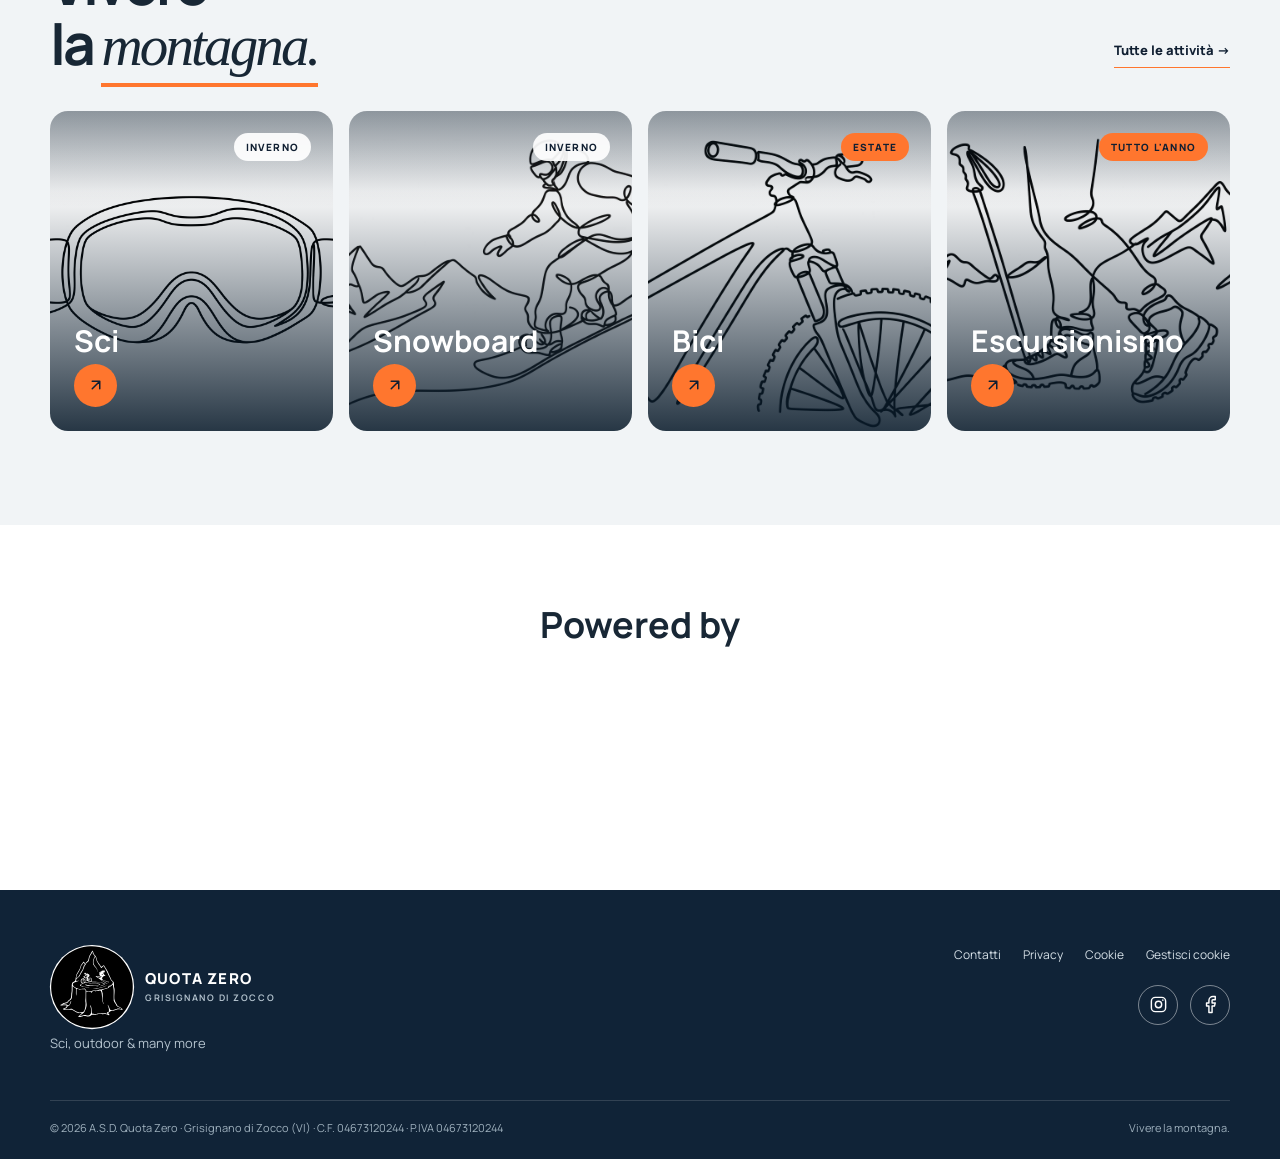
==== commit 3f0b3741: "Corretto percorso JSON eventi" ====
--- a/index.html
+++ b/index.html
@@ -29,7 +29,6 @@
     <section class="hero">
       <video class="hero-video" autoplay muted loop playsinline preload="metadata" poster="assets/img/hero-poster.jpg"
         aria-hidden="true">
-        <source src="assets/video/hero-montagna.webm" type="video/webm">
         <source src="assets/video/hero-montagna.mp4" type="video/mp4">
       </video>
 
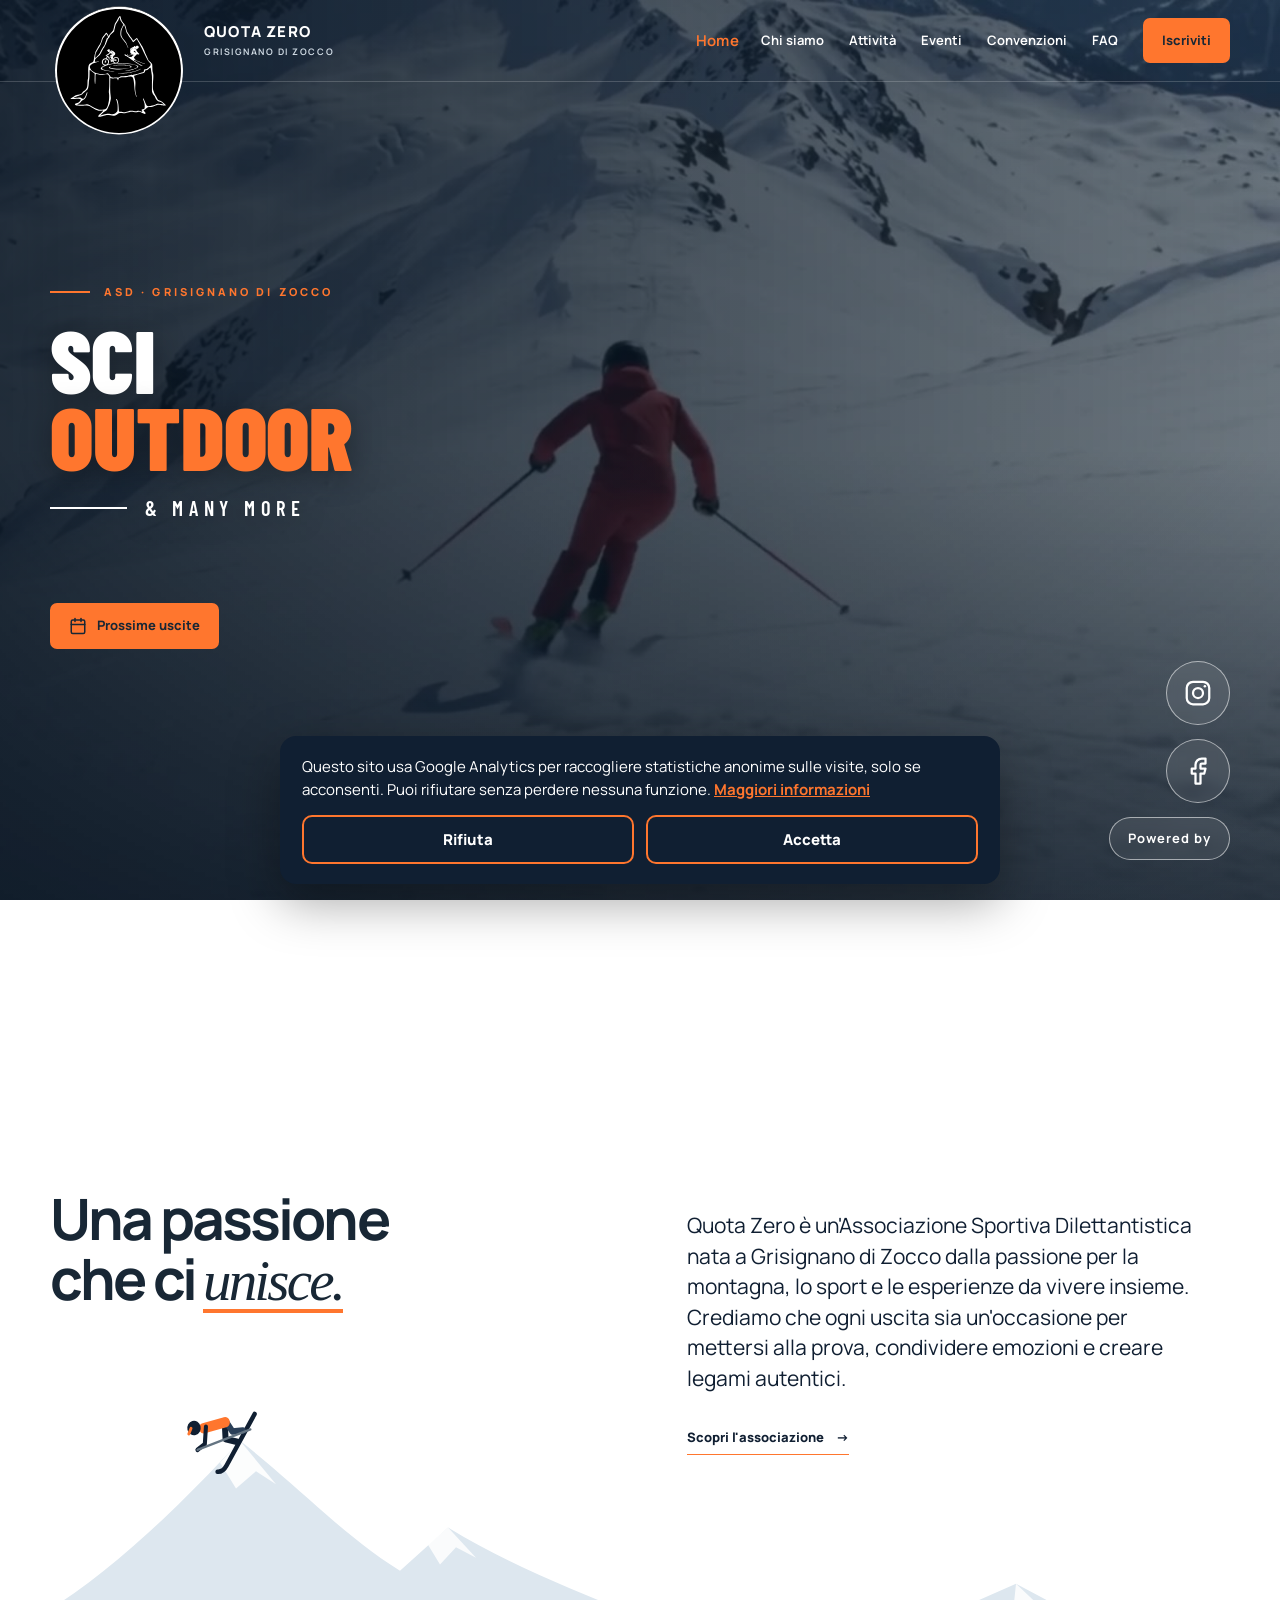
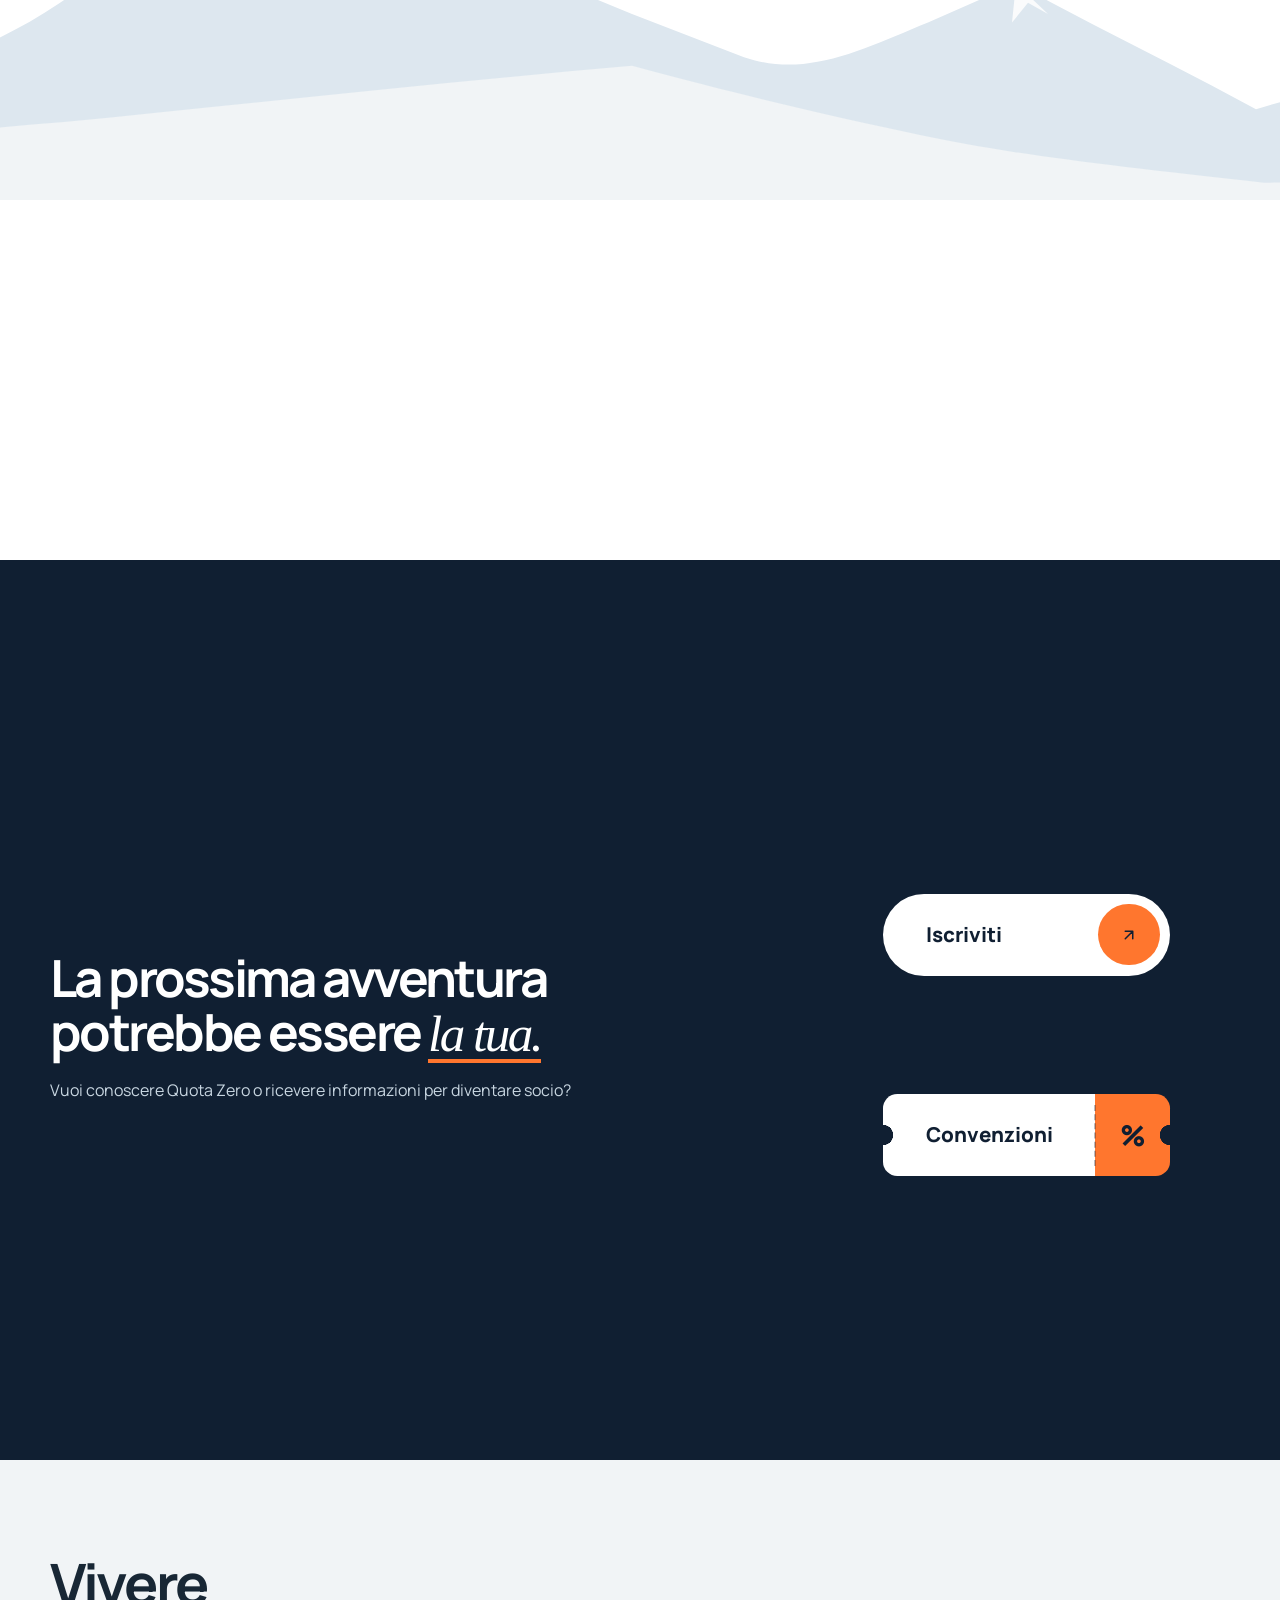
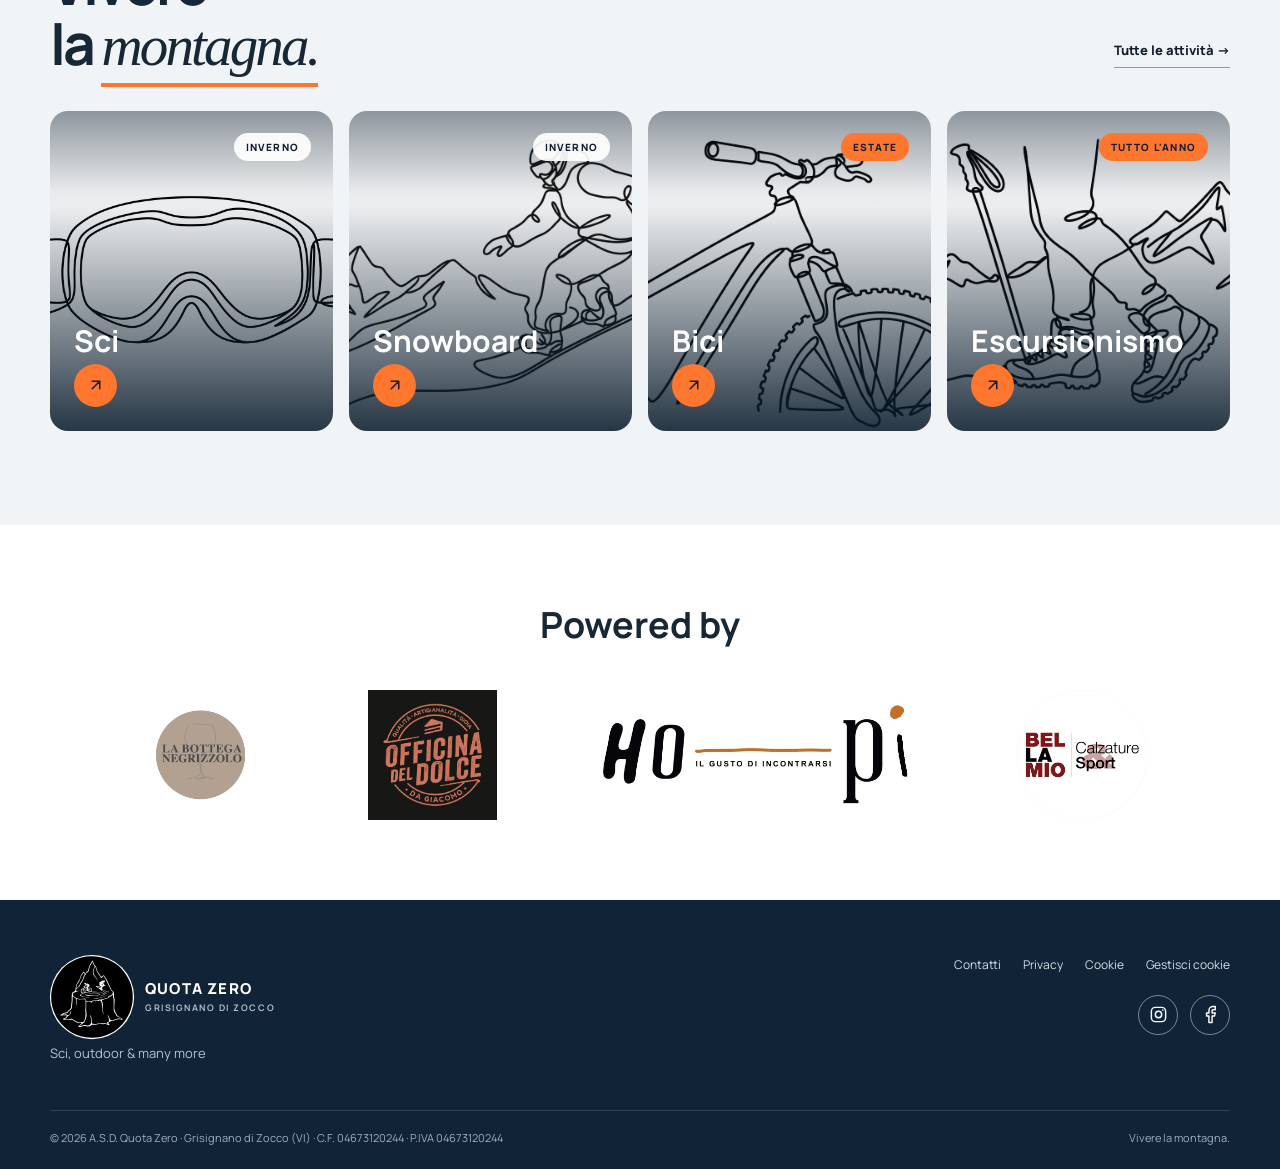
==== commit 8fa4d9cd: "sponsor" ====
--- a/index.html
+++ b/index.html
@@ -82,8 +82,8 @@
               <circle cx="17.5" cy="6.5" r="1" fill="currentColor" stroke="none" />
             </svg>
           </a>
-          <a href="https://www.facebook.com/profile.php?id=61596130182358" target="_blank" rel="noopener" aria-label="Facebook"
-            data-label="Facebook">
+          <a href="https://www.facebook.com/profile.php?id=61596130182358" target="_blank" rel="noopener"
+            aria-label="Facebook" data-label="Facebook">
             <svg viewBox="0 0 24 24" fill="none" stroke="currentColor" stroke-width="1.8" stroke-linecap="round"
               stroke-linejoin="round" aria-hidden="true">
               <path d="M18 2h-3a5 5 0 0 0-5 5v3H7v4h3v8h4v-8h3l1-4h-4V7a1 1 0 0 1 1-1h3z" />
@@ -301,9 +301,18 @@
       <div class="container">
         <h2>Powered by</h2>
         <div class="sponsor-logos">
-          <!-- I loghi vanno qui, uno per sponsor. Esempio:
-      <a href="https://sito-sponsor.it" target="_blank" rel="noopener"><img src="assets/img/sponsor/nome.png" alt="Nome sponsor"></a>
-      -->
+          <a href="https://www.instagram.com/labotteganegrizzolo/" target="_blank" rel="noopener">
+            <img src="assets/img/negrizzolo.jpg" alt="Negrizzolo">
+          </a>
+          <a href="https://www.instagram.com/officinadeldolce_/" target="_blank" rel="noopener">
+            <img src="assets/img/officina-del-dolce.jpg" alt="officina-del-dolce">
+          </a>
+          <a href="https://www.instagram.com/bistro_hopi/" target="_blank" rel="noopener">
+            <img src="assets/img/hopi.jpg" alt="hopi">
+          </a>
+          <a href="https://www.instagram.com/bellamio_calzature_e_sport/" target="_blank" rel="noopener">
+            <img src="assets/img/bellamio-logo.jpg" alt="bellamio">
+          </a>
         </div>
       </div>
     </section>
--- a/css/style.css
+++ b/css/style.css
@@ -1926,15 +1926,15 @@
     flex-wrap: wrap;
     align-items: center;
     justify-content: center;
-    gap: 28px 56px;
+    gap: 60px 100px;
     min-height: 120px;
 }
 
 .sponsor-logos img {
     display: block;
     width: auto;
-    max-width: 180px;
-    max-height: 64px;
+    max-width: 320px;
+    max-height: 130px;
     object-fit: contain;
 }
 
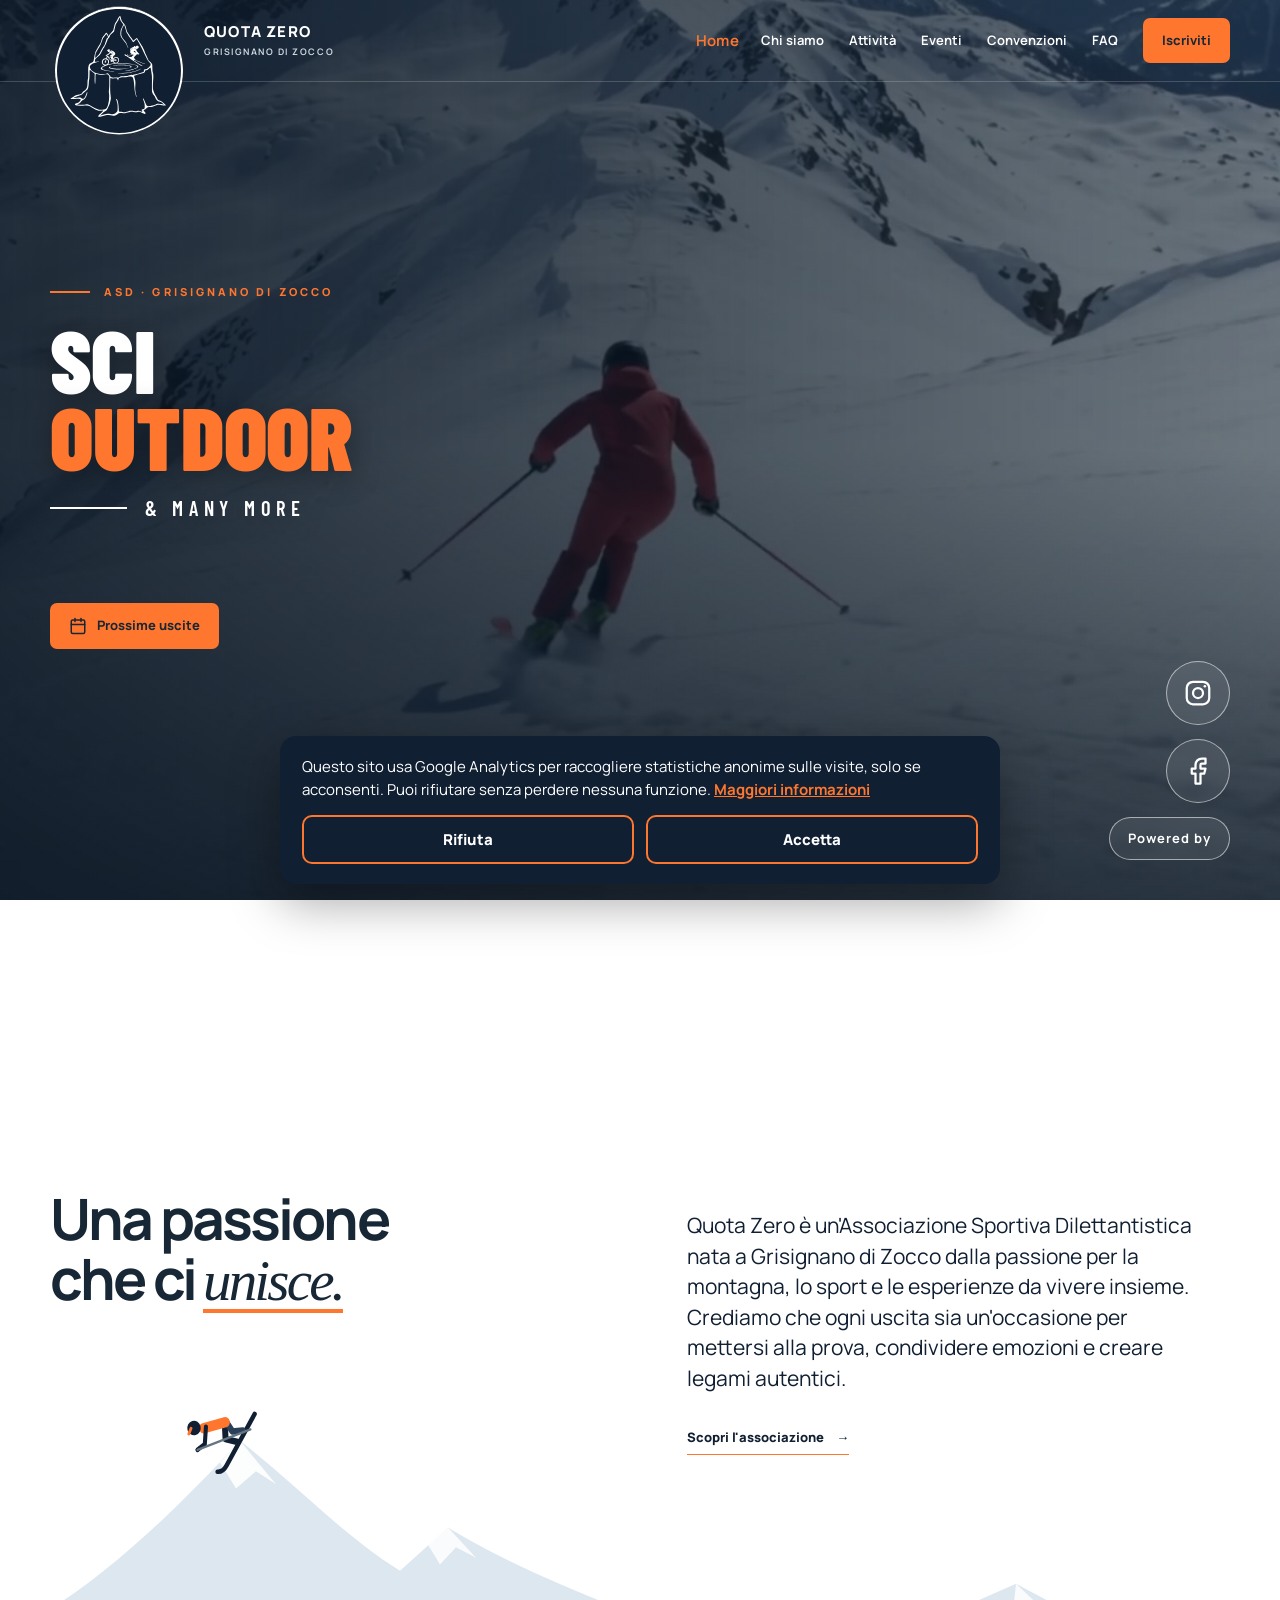
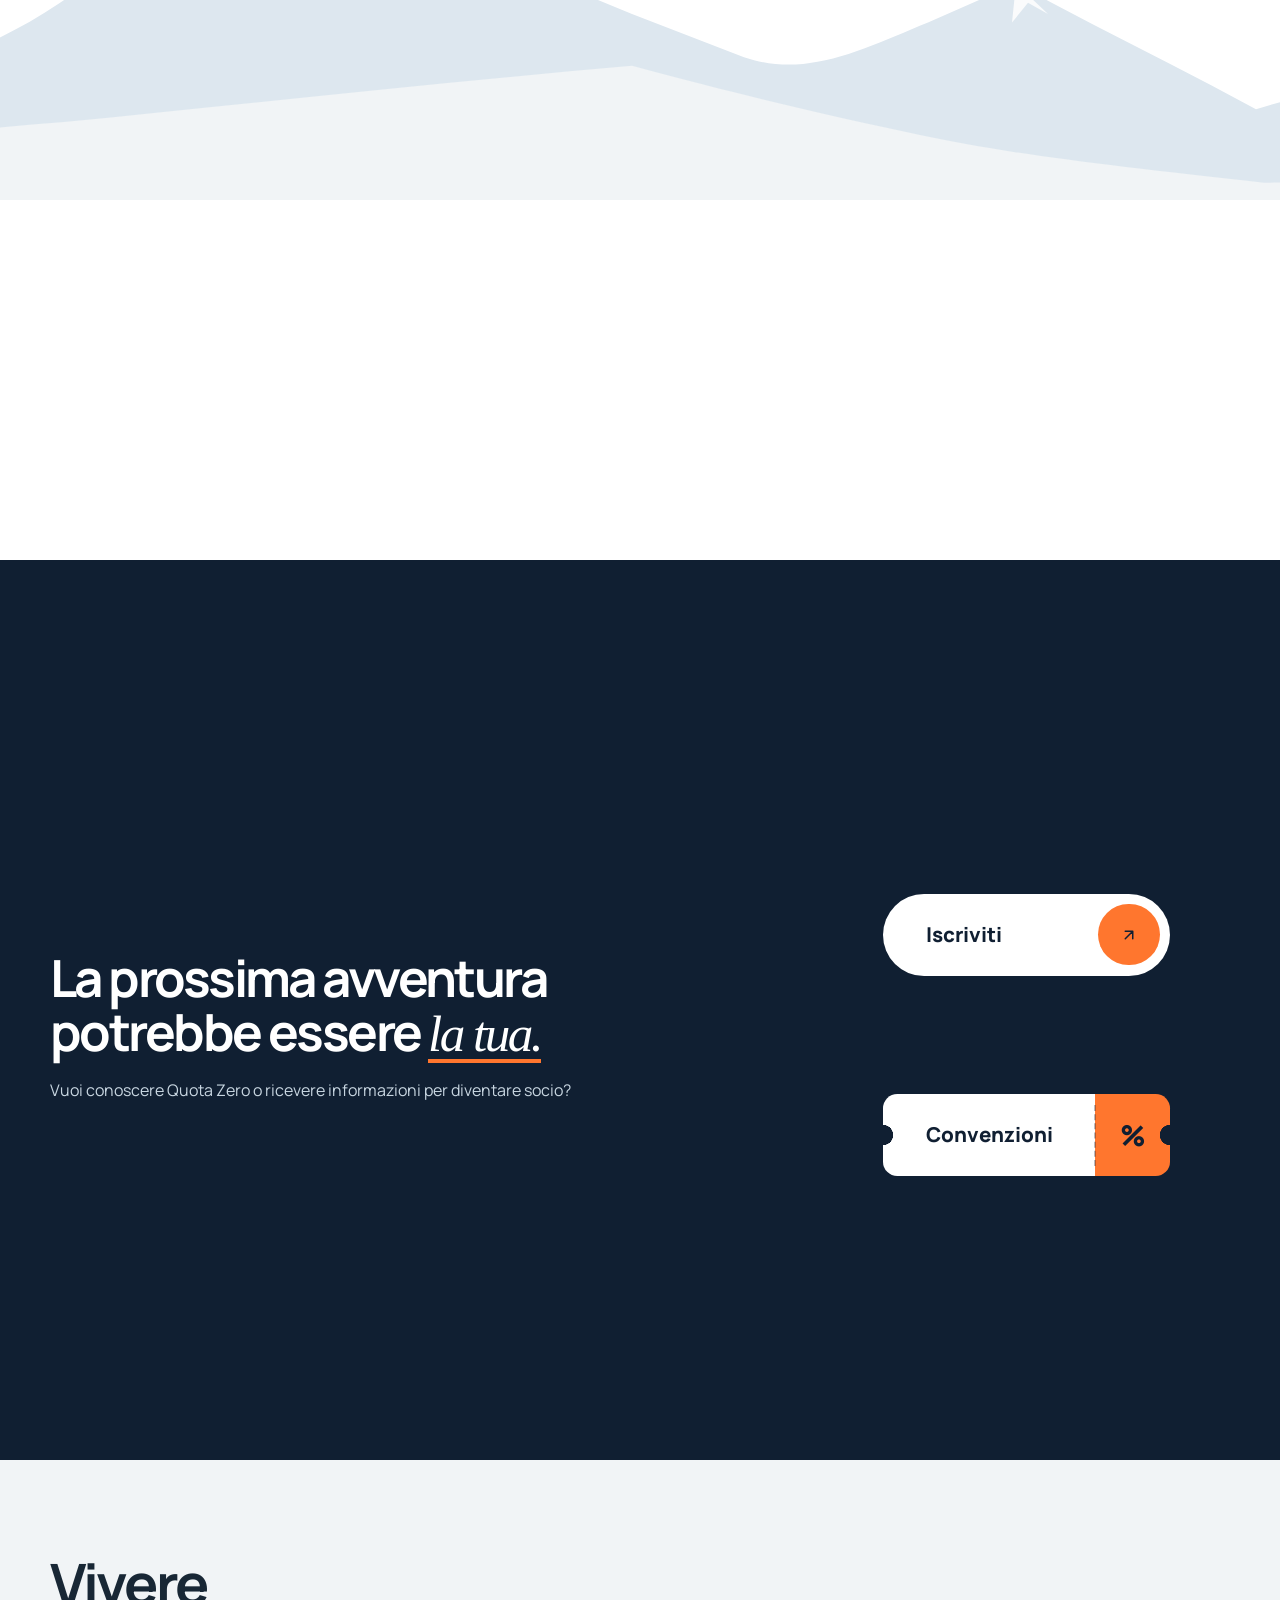
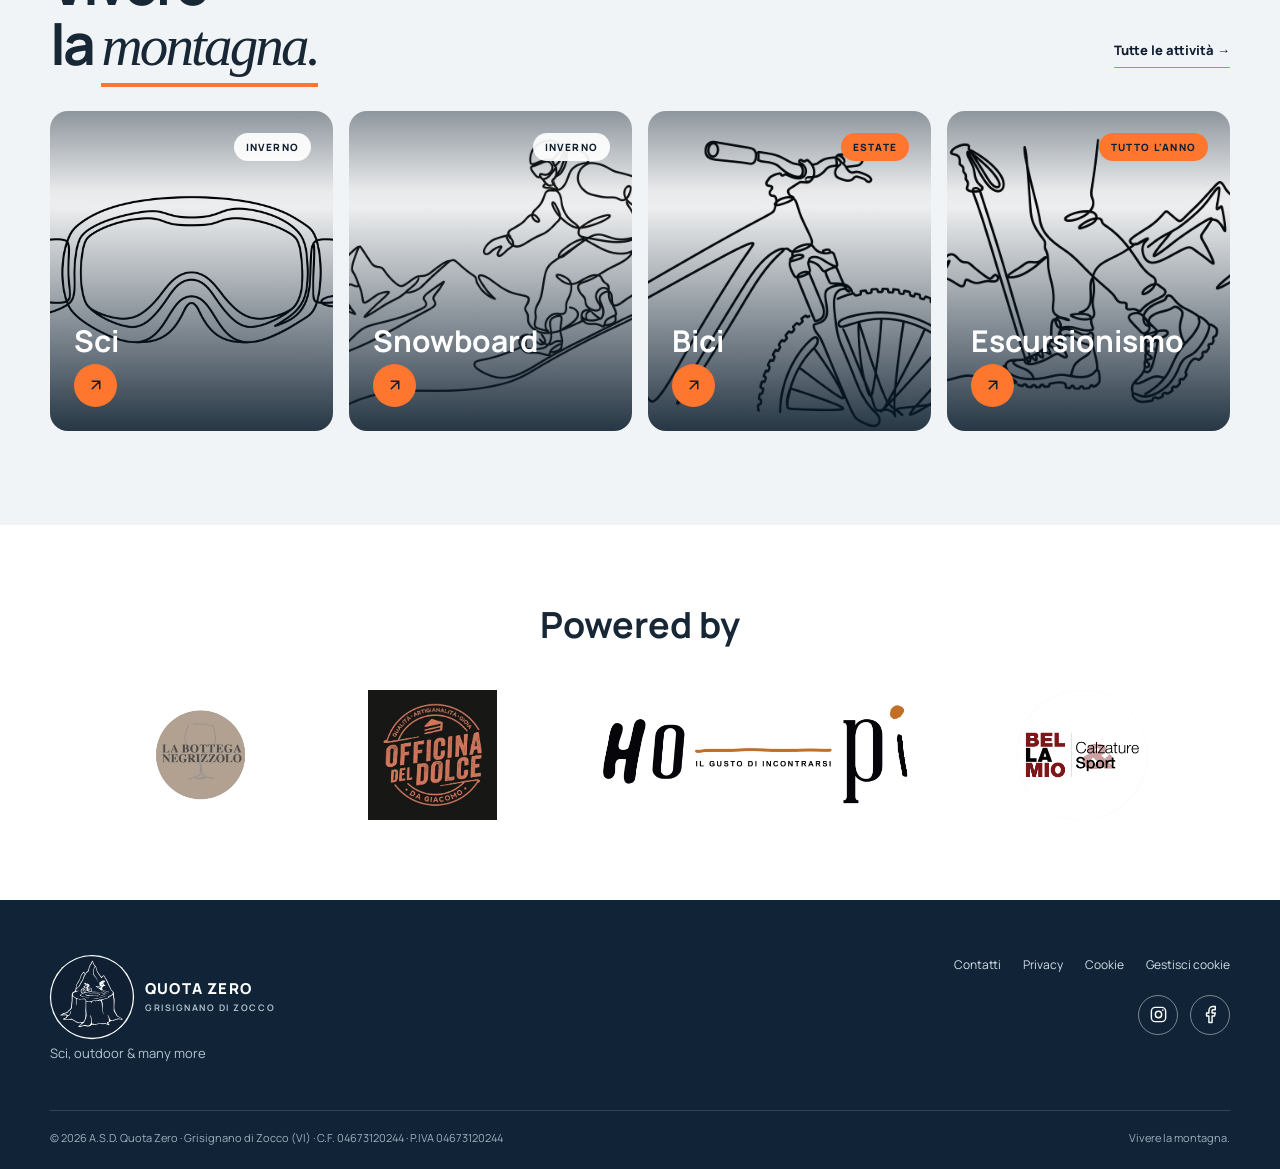
==== commit eead56a1: "Font" ====
--- a/index.html
+++ b/index.html
@@ -14,11 +14,8 @@
   <link rel="stylesheet" href="css/style.css">
   <script defer src="js/main.js"></script>
   <script defer src="js/home.js"></script>
-  <link rel="preconnect" href="https://fonts.googleapis.com">
-  <link rel="preconnect" href="https://fonts.gstatic.com" crossorigin>
-  <link
-    href="https://fonts.googleapis.com/css2?family=Barlow+Condensed:wght@500;600;700;800;900&family=Manrope:wght@400;500;600;700;800&display=swap"
-    rel="stylesheet">
+  
+  
 </head>
 
 <body>
--- a/css/style.css
+++ b/css/style.css
@@ -1,3 +1,52 @@
+/* Caratteri ospitati sul sito (Manrope e Barlow Condensed, licenza SIL Open Font License) */
+@font-face {
+    font-family: 'Manrope';
+    font-style: normal;
+    font-weight: 200 800;
+    font-display: swap;
+    src: url('../assets/fonts/manrope-latin-wght-normal.woff2') format('woff2');
+}
+
+@font-face {
+    font-family: 'Barlow Condensed';
+    font-style: normal;
+    font-weight: 500;
+    font-display: swap;
+    src: url('../assets/fonts/barlow-condensed-latin-500-normal.woff2') format('woff2');
+}
+
+@font-face {
+    font-family: 'Barlow Condensed';
+    font-style: normal;
+    font-weight: 600;
+    font-display: swap;
+    src: url('../assets/fonts/barlow-condensed-latin-600-normal.woff2') format('woff2');
+}
+
+@font-face {
+    font-family: 'Barlow Condensed';
+    font-style: normal;
+    font-weight: 700;
+    font-display: swap;
+    src: url('../assets/fonts/barlow-condensed-latin-700-normal.woff2') format('woff2');
+}
+
+@font-face {
+    font-family: 'Barlow Condensed';
+    font-style: normal;
+    font-weight: 800;
+    font-display: swap;
+    src: url('../assets/fonts/barlow-condensed-latin-800-normal.woff2') format('woff2');
+}
+
+@font-face {
+    font-family: 'Barlow Condensed';
+    font-style: normal;
+    font-weight: 900;
+    font-display: swap;
+    src: url('../assets/fonts/barlow-condensed-latin-900-normal.woff2') format('woff2');
+}
+
 :root {
     --navy: #101f32;
     --blue: #5e9fc7;
@@ -324,6 +373,7 @@
     color: var(--navy);
     font-weight: 900
 }
+
 .round-arrow svg {
     width: 18px;
     height: 18px;
@@ -1821,6 +1871,7 @@
     }
 
 }
+
 @media (max-width: 700px) {
     .main-nav {
         padding-left: 36px;
@@ -1891,7 +1942,9 @@
 
 }
 
-.hero-social { align-items: flex-end; }
+.hero-social {
+    align-items: flex-end;
+}
 
 .hero-social a.hero-powered {
     width: auto;
@@ -1905,7 +1958,9 @@
 }
 
 @media (max-width: 700px) {
-    .hero-social { align-items: center; }
+    .hero-social {
+        align-items: center;
+    }
 }
 
 /* Sezione sponsor in fondo alla home */
